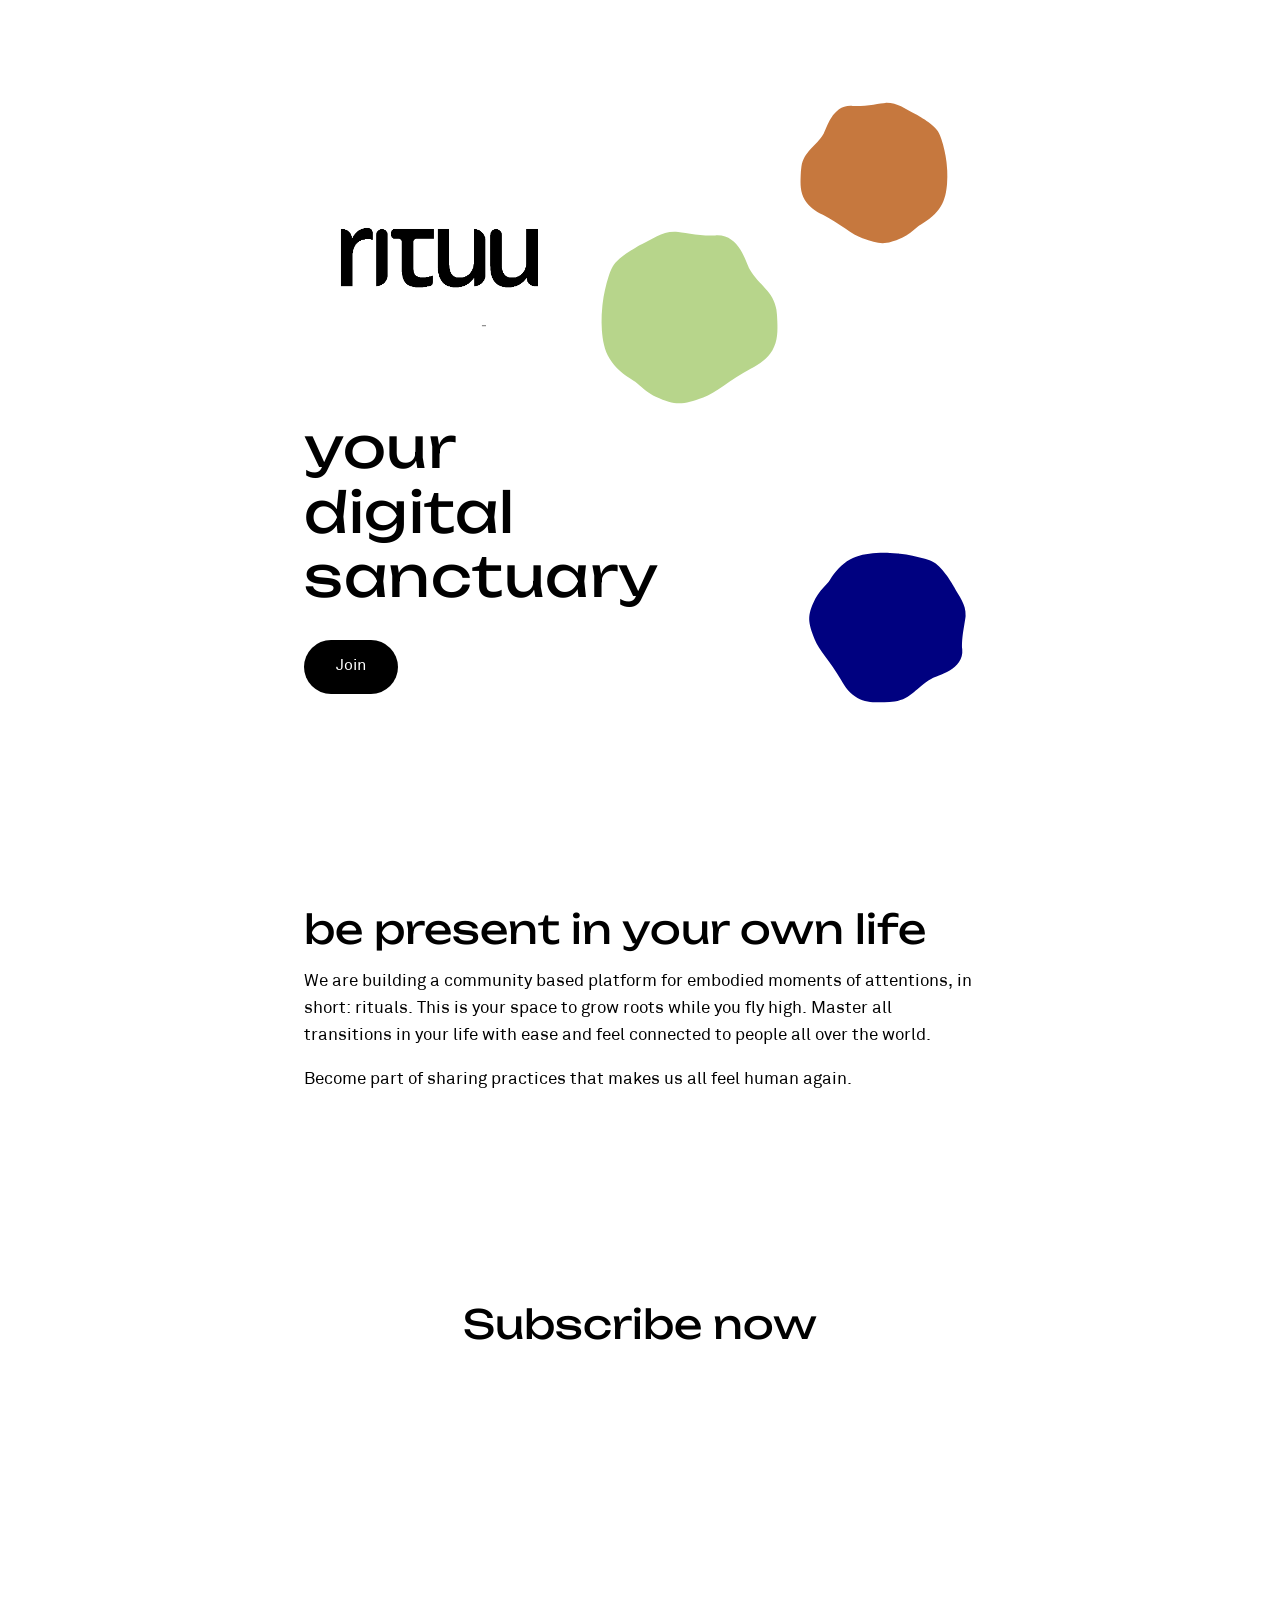
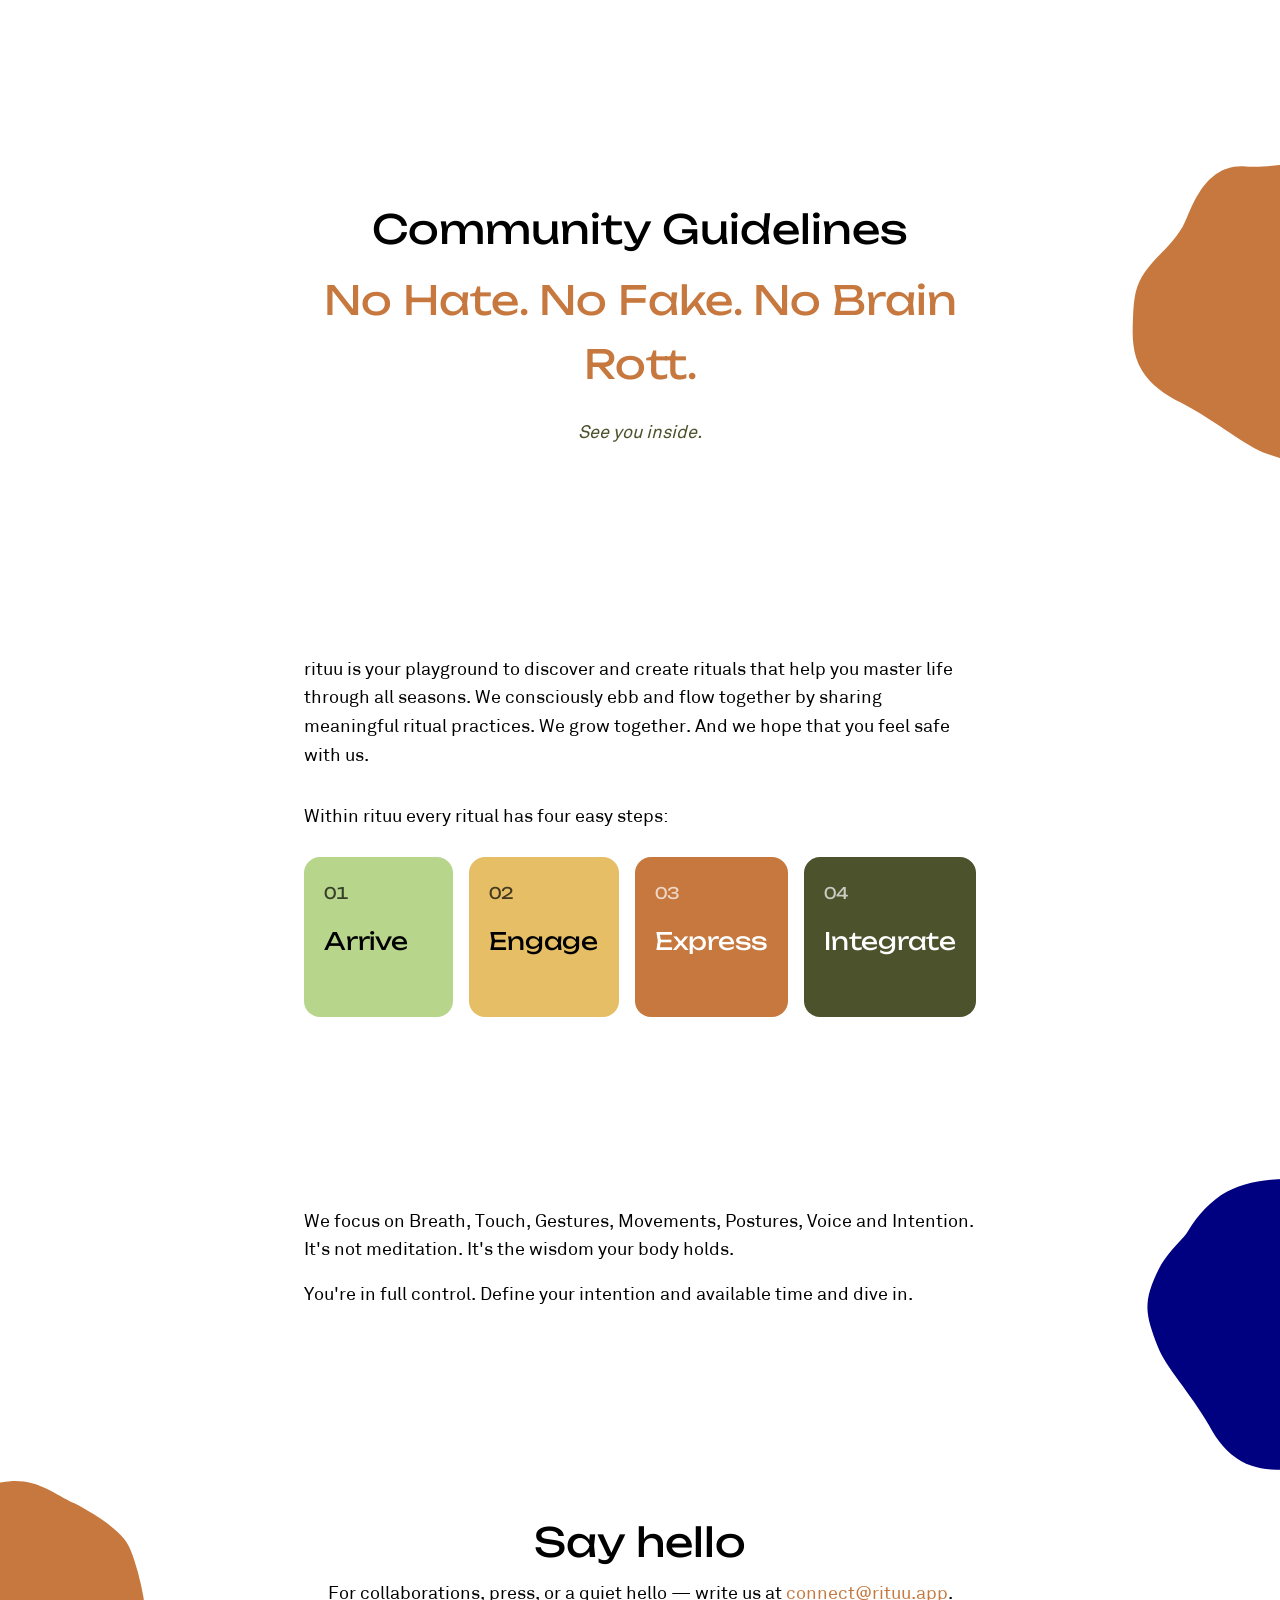
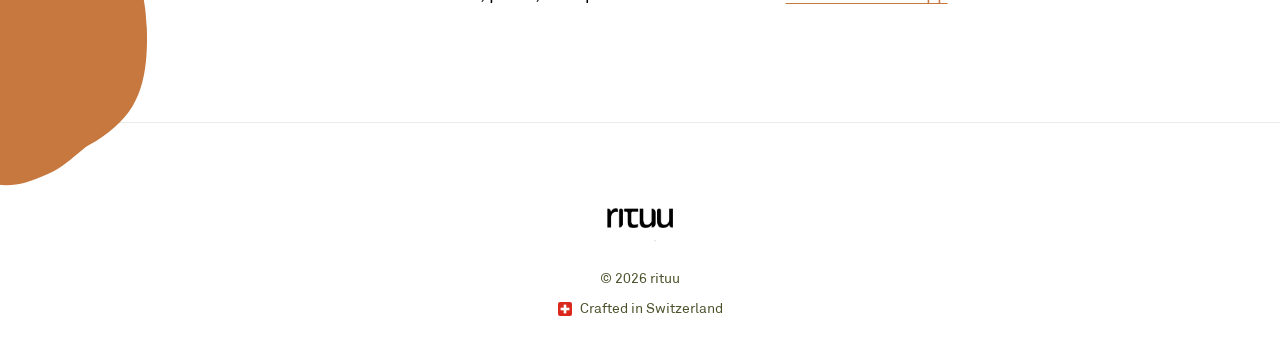
==== index.html @ 8c9028b5 "footer update" ====
<!DOCTYPE html>
<html lang="en">
<head>
  <meta charset="UTF-8">
  <meta name="viewport" content="width=device-width, initial-scale=1">
  <title>rituu — your digital sanctuary</title>
  <meta name="description" content="rituu is a community-based platform for embodied moments of attention. Be present in your own life and master its transitions through shared ritual practices.">

  <link rel="canonical" href="https://rituuapp.github.io/rituu-landing/">

  <meta property="og:type" content="website">
  <meta property="og:url" content="https://rituuapp.github.io/rituu-landing/">
  <meta property="og:title" content="rituu — your digital sanctuary">
  <meta property="og:description" content="A community-based platform for embodied moments of attention. Be present in your own life.">
  <meta property="og:image" content="https://rituuapp.github.io/rituu-landing/assets/og-image.png">
  <meta property="og:image:width" content="1200">
  <meta property="og:image:height" content="630">
  <meta property="og:image:alt" content="rituu — your digital sanctuary">
  <meta property="og:site_name" content="rituu">

  <meta name="twitter:card" content="summary_large_image">
  <meta name="twitter:title" content="rituu — your digital sanctuary">
  <meta name="twitter:description" content="A community-based platform for embodied moments of attention.">
  <meta name="twitter:image" content="https://rituuapp.github.io/rituu-landing/assets/og-image.png">

  <meta name="theme-color" content="#FFFFFF">

  <link rel="icon" type="image/svg+xml" href="favicon.svg">
  <link rel="apple-touch-icon" href="assets/rituu_logo_black_tr.png">

  <script type="application/ld+json">
  {
    "@context": "https://schema.org",
    "@type": "Organization",
    "name": "rituu",
    "url": "https://rituuapp.github.io/rituu-landing/",
    "logo": "https://rituuapp.github.io/rituu-landing/assets/rituu_logo_black_tr.png",
    "description": "A community-based platform for embodied moments of attention. Master life's transitions through shared ritual practices.",
    "email": "connect@rituu.app",
    "foundingLocation": {
      "@type": "Country",
      "name": "Switzerland"
    }
  }
  </script>

  <link rel="preconnect" href="https://fonts.googleapis.com">
  <link rel="preconnect" href="https://fonts.gstatic.com" crossorigin>
  <link rel="stylesheet" href="https://fonts.googleapis.com/css2?family=Unbounded:wght@300..900&display=swap">

  <link rel="stylesheet" href="styles.css">
</head>
<body>
  <header class="hero" id="hero">
    <div class="hero__inner container">
      <div class="hero__content">
        <img class="hero__logo reveal" style="--reveal-delay:0.2s" src="assets/rituu_logo_black_tr.png" alt="rituu" width="320" height="320">
        <h1 class="hero__tagline reveal" style="--reveal-delay:0.4s">your digital sanctuary</h1>
        <a class="btn btn--primary reveal" style="--reveal-delay:0.6s" href="#subscribe" aria-label="Subscribe">Join</a>
      </div>
      <div class="hero__blobs" aria-hidden="true">
        <img class="blob blob--hero-1 reveal" style="--reveal-delay:0.4s" src="assets/rituu_logoideation_form_2.svg" alt="" data-parallax="0.30">
        <img class="blob blob--hero-2 reveal" style="--reveal-delay:0.6s" src="assets/rituu_logoideation_form_1.svg" alt="" data-parallax="0.45">
        <img class="blob blob--hero-3 reveal" style="--reveal-delay:0.8s" src="assets/rituu_logoideation_form_4.svg" alt="" data-parallax="0.55">
      </div>
    </div>
  </header>

  <main>
    <section class="section section--mission" id="mission" aria-labelledby="mission-h">
      <img class="blob blob--side blob--mission reveal" src="assets/rituu_logoideation_form_3.svg" alt="" aria-hidden="true" data-parallax="0.35">
      <div class="container">
        <h2 id="mission-h" class="reveal">be present in your own life</h2>
        <p class="reveal">We are building a community based platform for embodied moments of attentions, in short: rituals. This is your space to grow roots while you fly high. Master all transitions in your life with ease and feel connected to people all over the world.</p>
        <p class="reveal">Become part of sharing practices that makes us all feel human again.</p>
      </div>
    </section>

    <section class="section section--subscribe" id="subscribe" aria-labelledby="subscribe-h">
      <div class="container subscribe">
        <h2 id="subscribe-h" class="subscribe__title reveal">Subscribe now</h2>
        <div class="subscribe__form reveal">
          <iframe data-tally-src="https://tally.so/embed/vGdzqg?alignLeft=1&hideTitle=1&transparentBackground=1&dynamicHeight=1" loading="lazy" width="100%" height="243" frameborder="0" marginheight="0" marginwidth="0" title="Join rituu"></iframe>
        </div>
      </div>
    </section>

    <section class="section section--guidelines" id="guidelines" aria-labelledby="guidelines-h">
      <img class="blob blob--side blob--guidelines reveal" src="assets/rituu_logoideation_form_2.svg" alt="" aria-hidden="true" data-parallax="0.50">
      <div class="container guidelines">
        <h2 id="guidelines-h" class="reveal">Community Guidelines</h2>
        <p class="guidelines__rules reveal">No Hate. No Fake. No Brain Rott.</p>
        <p class="guidelines__sign reveal">See you inside.</p>
      </div>
    </section>

    <section class="section section--playground" id="playground" aria-labelledby="playground-h">
      <img class="blob blob--side blob--playground reveal" src="assets/rituu_logoideation_form_1.svg" alt="" aria-hidden="true" data-parallax="0.40">
      <div class="container">
        <h2 id="playground-h" class="visually-hidden">A ritual in four steps</h2>
        <p class="reveal">rituu is your playground to discover and create rituals that help you master life through all seasons. We consciously ebb and flow together by sharing meaningful ritual practices. We grow together. And we hope that you feel safe with us.</p>
        <p class="steps__intro reveal">Within rituu every ritual has four easy steps:</p>
        <ol class="steps">
          <li class="step step--arrive reveal"><span class="step__num">01</span><span class="step__name">Arrive</span></li>
          <li class="step step--engage reveal"><span class="step__num">02</span><span class="step__name">Engage</span></li>
          <li class="step step--express reveal"><span class="step__num">03</span><span class="step__name">Express</span></li>
          <li class="step step--integrate reveal"><span class="step__num">04</span><span class="step__name">Integrate</span></li>
        </ol>
      </div>
    </section>

    <section class="section section--body" id="body-wisdom" aria-labelledby="body-h">
      <img class="blob blob--side blob--body reveal" src="assets/rituu_logoideation_form_4.svg" alt="" aria-hidden="true" data-parallax="0.55">
      <div class="container">
        <h2 id="body-h" class="visually-hidden">Body wisdom</h2>
        <p class="reveal">We focus on Breath, Touch, Gestures, Movements, Postures, Voice and Intention. It's not meditation. It's the wisdom your body holds.</p>
        <p class="reveal">You're in full control. Define your intention and available time and dive in.</p>
      </div>
    </section>

    <section class="section section--connect" id="connect" aria-labelledby="connect-h">
      <img class="blob blob--side blob--connect reveal" src="assets/rituu_logoideation_form_2.svg" alt="" aria-hidden="true" data-parallax="0.45">
      <div class="container">
        <h2 id="connect-h" class="reveal">Say hello</h2>
        <p class="reveal">For collaborations, press, or a quiet hello — write us at <a href="mailto:connect@rituu.app">connect@rituu.app</a>.</p>
      </div>
    </section>
  </main>

  <footer class="footer">
    <div class="container footer__inner">
      <img class="footer__mark reveal" src="assets/rituu_logo_black_tr.png" alt="rituu" width="200" height="200">
      <p class="footer__meta reveal">© 2026 rituu</p>
      <p class="footer__credit reveal">
        <svg class="footer__flag" viewBox="0 0 32 32" aria-hidden="true" focusable="false">
          <rect width="32" height="32" fill="#DA291C"/>
          <rect x="13" y="6" width="6" height="20" fill="#FFFFFF"/>
          <rect x="6" y="13" width="20" height="6" fill="#FFFFFF"/>
        </svg>
        Crafted in Switzerland
      </p>
      <!-- TODO: socials -->
    </div>
  </footer>

  <script src="main.js" defer></script>
  <script>var d=document,w="https://tally.so/widgets/embed.js",v=function(){"undefined"!=typeof Tally?Tally.loadEmbeds():d.querySelectorAll("iframe[data-tally-src]:not([src])").forEach((function(e){e.src=e.dataset.tallySrc}))};if("undefined"!=typeof Tally)v();else if(d.querySelector('script[src="'+w+'"]')==null){var s=d.createElement("script");s.src=w,s.onload=v,s.onerror=v,d.body.appendChild(s);}</script>
</body>
</html>
---- styles.css ----
/* ----- Fonts -----
   Display: Unbounded (Google Fonts, free) — loaded via <link> in index.html.
   Body:    Akkurat — user-supplied .woff in assets/fonts/, falls back to Inter. */
@font-face {
  font-family: 'Akkurat';
  src: url('assets/fonts/Akkurat.woff') format('woff');
  font-weight: 100 900;
  font-display: swap;
}

/* ----- Design tokens ----- */
:root {
  /* brand */
  --color-white:       #FFFFFF;
  --color-black:       #000000;
  --color-orange:      #C6783E;
  --color-mustard:     #E6BE66;
  --color-green-dark:  #4C532C;
  --color-green-light: #B7D58B;
  --color-blue-deep:   #000180;

  /* type */
  --font-display: 'Unbounded', 'Outfit', 'Manrope', system-ui, sans-serif;
  --font-body:    'Akkurat', 'Inter', system-ui, -apple-system, sans-serif;

  /* fluid type scale */
  --fs-h1:    clamp(2.25rem, 6vw, 3.5rem);
  --fs-h2:    clamp(1.75rem, 4vw, 2.5rem);
  --fs-body:  clamp(1rem, 1.5vw, 1.125rem);
  --fs-small: 0.875rem;

  /* spacing */
  --space-section: 4rem;          /* mobile */
  --space-section-lg: 6rem;       /* desktop */
  --content-max: 720px;
}

/* ----- Reset ----- */
*, *::before, *::after { box-sizing: border-box; }
html {
  scroll-behavior: smooth;
  overflow-x: hidden; /* iOS Safari needs this on html, not just body */
}
html, body { margin: 0; padding: 0; }
body {
  background: var(--color-white);
  color: var(--color-black);
  font-family: var(--font-body);
  font-size: var(--fs-body);
  line-height: 1.6;
  -webkit-font-smoothing: antialiased;
  overflow-x: hidden; /* contain blob bleed without clipping section overflow */
  position: relative; /* establish containing block so off-screen blobs don't expand body width */
}
img { max-width: 100%; display: block; }
a { color: inherit; }

/* ----- Typography ----- */
h1, h2, h3 {
  font-family: var(--font-display);
  font-weight: 400;
  line-height: 1.15;
  margin: 0 0 1rem;
}
h1 { font-size: var(--fs-h1); }
h2 { font-size: var(--fs-h2); }
p  { margin: 0 0 1rem; }

/* ----- Layout helpers ----- */
.container {
  max-width: var(--content-max);
  margin-inline: auto;
  padding-inline: 1.5rem;
}
section {
  padding-block: var(--space-section);
  position: relative;
  /* No overflow clipping here — let parallaxing blobs extend past
     the section's box. body has overflow-x: hidden to absorb
     anything that sticks off the viewport edges. */
}
@media (min-width: 768px) {
  section { padding-block: var(--space-section-lg); }
}

/* ===== Hero ===== */
.hero {
  min-height: 100svh;
  display: flex;
  align-items: center;
  position: relative;
  /* No overflow clipping — body has overflow-x: hidden,
     and we want hero blobs to parallax smoothly past the hero edge. */
}
.hero__inner {
  width: 100%;
  display: grid;
  gap: 2rem;
}
.hero__content {
  text-align: center;
  position: relative;
  z-index: 2;
}
.hero__logo {
  width: clamp(260px, 72vw, 460px);
  height: auto;
  margin: 0 auto 0.25rem;
}
.hero__tagline {
  font-family: var(--font-body);
  font-size: 1rem;
  font-weight: 400;
  letter-spacing: 0.01em;
  margin: -100px 0 2.5rem;
}
.hero .btn--primary {
  margin-top: 80px;
}
.hero__blobs {
  position: absolute;
  inset: 0;
  pointer-events: none;
  z-index: 1;
}

/* Mobile blob placement — corners, partially clipped */
.blob--hero-1 { /* orange */
  position: absolute;
  width: 60vw; max-width: 320px;
  top: -10vw; right: -15vw;
  opacity: 0.85;
}
.blob--hero-2 { /* light green */
  position: absolute;
  width: 70vw; max-width: 380px;
  top: +20vw; left: -25vw;
  opacity: 0.85;
}
.blob--hero-3 { /* deep blue */
  position: absolute;
  width: 75vw; max-width: 400px;
  bottom: -20vw; right: -25vw;
  opacity: 0.95;
}

/* Button */
.btn {
  display: inline-block;
  font-family: var(--font-body);
  font-size: 1rem;
  font-weight: 500;
  padding: 0.875rem 2rem;
  border-radius: 999px;
  text-decoration: none;
  transition: background 0.2s ease, transform 0.2s ease;
  cursor: pointer;
  border: none;
}
.btn--primary {
  background: var(--color-black);
  color: var(--color-white);
}
.btn--primary:hover { background: var(--color-green-dark); }
.btn:focus-visible {
  outline: 2px solid var(--color-blue-deep);
  outline-offset: 3px;
}

/* Desktop split layout */
@media (min-width: 768px) {
  .hero { min-height: 90vh; }
  .hero__inner {
    grid-template-columns: 45% 55%;
    align-items: center;
    gap: 0;
  }
  .hero__content {
    text-align: left;
    padding-right: 2rem;
  }
  .hero__logo {
    width: clamp(220px, 30vw, 360px);
    margin: 0 0 1rem;
  }
  .hero__tagline {
    font-family: var(--font-display);
    font-size: var(--fs-h1);
    margin: 0 0 2rem;
  }
  .hero .btn--primary {
    margin-top: 0;
  }
  .hero__blobs {
    position: relative;
    inset: auto;
    height: 70vh;
  }
  /* Reposition the 3 blobs as a collage on the right half */
  .blob--hero-1 { /* orange — top right */
    width: 45%; max-width: none;
    top: 0; right: 5%; left: auto; bottom: auto;
  }
  .blob--hero-2 { /* light green — middle left of collage */
    width: 55%; max-width: none;
    top: 20%; left: -5%; right: auto; bottom: auto;
  }
  .blob--hero-3 { /* deep blue — bottom right */
    width: 50%; max-width: none;
    bottom: 0; right: 0; top: auto; left: auto;
  }
}

/* ===== Visually hidden (a11y) ===== */
.visually-hidden {
  position: absolute;
  width: 1px; height: 1px;
  padding: 0; margin: -1px; overflow: hidden;
  clip: rect(0 0 0 0); white-space: nowrap; border: 0;
}

/* ===== Sections — base ===== */
.section { position: relative; }

/* Side blob accents (one per section, alternating sides) */
.blob--side {
  position: absolute;
  width: 50vw; max-width: 360px;
  pointer-events: none;
  z-index: 0;
  opacity: 0.75;
}
.blob--mission     { top: 10%;  left: -15vw; }
.blob--guidelines  { top: 5%;   right: -15vw; }
.blob--playground  { top: 5%;   left: -15vw; }
.blob--body        { top: 10%;  right: -15vw; }
.blob--connect     { top: 10%;  left: -15vw; }

.section .container { position: relative; z-index: 1; }

/* Mission */
.section--mission p {
  font-size: 1.0625rem;
}

/* Subscribe block */
.section--subscribe { text-align: center; }
.subscribe__title { margin-bottom: 1.5rem; }
.subscribe__form {
  max-width: 520px;
  margin: 0 auto;
  text-align: left;
}
.subscribe__form iframe {
  width: 100%;
  border: none;
  display: block;
}

/* Community Guidelines */
.guidelines { text-align: center; }
.guidelines__rules {
  font-family: var(--font-display);
  font-size: var(--fs-h2);
  color: var(--color-orange);
  margin-block: 1rem 1.5rem;
}
.guidelines__sign {
  font-style: italic;
  color: var(--color-green-dark);
}

/* Steps */
.steps__intro {
  margin-top: 2rem;
  font-weight: 500;
}
.steps {
  list-style: none;
  padding: 0;
  margin: 1.5rem 0 0;
  display: grid;
  gap: 1rem;
  grid-template-columns: 1fr;
}
.step {
  padding: 1.5rem 1.25rem;
  border-radius: 16px;
  font-family: var(--font-display);
  display: flex;
  align-items: baseline;
  gap: 1rem;
}
.step__num {
  font-size: 1rem;
  opacity: 0.7;
  font-variant-numeric: tabular-nums;
}
.step__name {
  font-size: 1.75rem;
  letter-spacing: -0.01em;
}
.step--arrive    { background: var(--color-green-light); color: var(--color-black); }
.step--engage    { background: var(--color-mustard);     color: var(--color-black); }
.step--express   { background: var(--color-orange);      color: var(--color-white); }
.step--integrate { background: var(--color-green-dark);  color: var(--color-white); }

@media (min-width: 768px) {
  .steps {
    grid-template-columns: repeat(4, 1fr);
  }
  .step {
    flex-direction: column;
    align-items: flex-start;
    min-height: 160px;
  }
  .step__name { font-size: 1.5rem; }
}

/* ===== Reveal animations =====
   Non-blob elements fade up (opacity + translateY) with a transform
   transition. Blobs fade in opacity-only and DO NOT transition the
   transform — otherwise scroll-driven parallax updates would each
   ease over 0.6s and feel laggy.

   The transition-delay longhand MUST follow the transition shorthand
   within the same rule (the shorthand otherwise resets delay to 0). */
.reveal {
  opacity: 0;
}
.reveal:not(.blob) {
  transform: translateY(20px);
  transition: opacity 0.6s ease, transform 0.6s ease;
  transition-delay: var(--reveal-delay, 0s);
}
.reveal.blob {
  transition: opacity 0.6s ease;
  transition-delay: var(--reveal-delay, 0s);
}
.reveal.is-visible {
  opacity: 1;
}
.reveal.is-visible:not(.blob) {
  transform: translateY(0);
}

/* ===== Parallax (blobs only) ===== */
.blob {
  --parallax-y: 0px;
  transform: translate3d(0, var(--parallax-y), 0);
  will-change: transform;
}

/* Reduced motion — show everything immediately, no transitions */
@media (prefers-reduced-motion: reduce) {
  .reveal,
  .reveal.is-visible,
  .reveal:not(.blob),
  .reveal.is-visible:not(.blob) {
    opacity: 1;
    transform: none;
    transition: none;
  }
  .blob {
    --parallax-y: 0px !important;
    transform: none;
    will-change: auto;
  }
  html { scroll-behavior: auto; }
}

/* Connect */
.section--connect { text-align: center; }
.section--connect a {
  color: var(--color-orange);
  text-decoration: underline;
  text-underline-offset: 0.2em;
  transition: color 0.2s ease;
}
.section--connect a:hover { color: var(--color-green-dark); }

/* Footer */
.footer {
  padding-block: 3rem 2rem;
  border-top: 1px solid rgba(0,0,0,0.08);
  text-align: center;
}
.footer__mark {
  width: 90px;
  height: auto;
  margin: 0 auto 0.25rem;
}
.footer__meta {
  font-size: var(--fs-small);
  color: var(--color-green-dark);
  margin: 0;
}
.footer__credit {
  font-size: var(--fs-small);
  color: var(--color-green-dark);
  margin: 0.75rem 0 0;
  display: flex;
  align-items: center;
  justify-content: center;
  gap: 0.5rem;
  line-height: 1; /* match text box height to flag so align-items: center looks centered */
}
.footer__flag {
  width: 14px;
  height: 14px;
  flex-shrink: 0;
  border-radius: 2px;
  display: block;
  transform: translateY(-1px); /* optical alignment: text glyph center sits above line-box center */
}
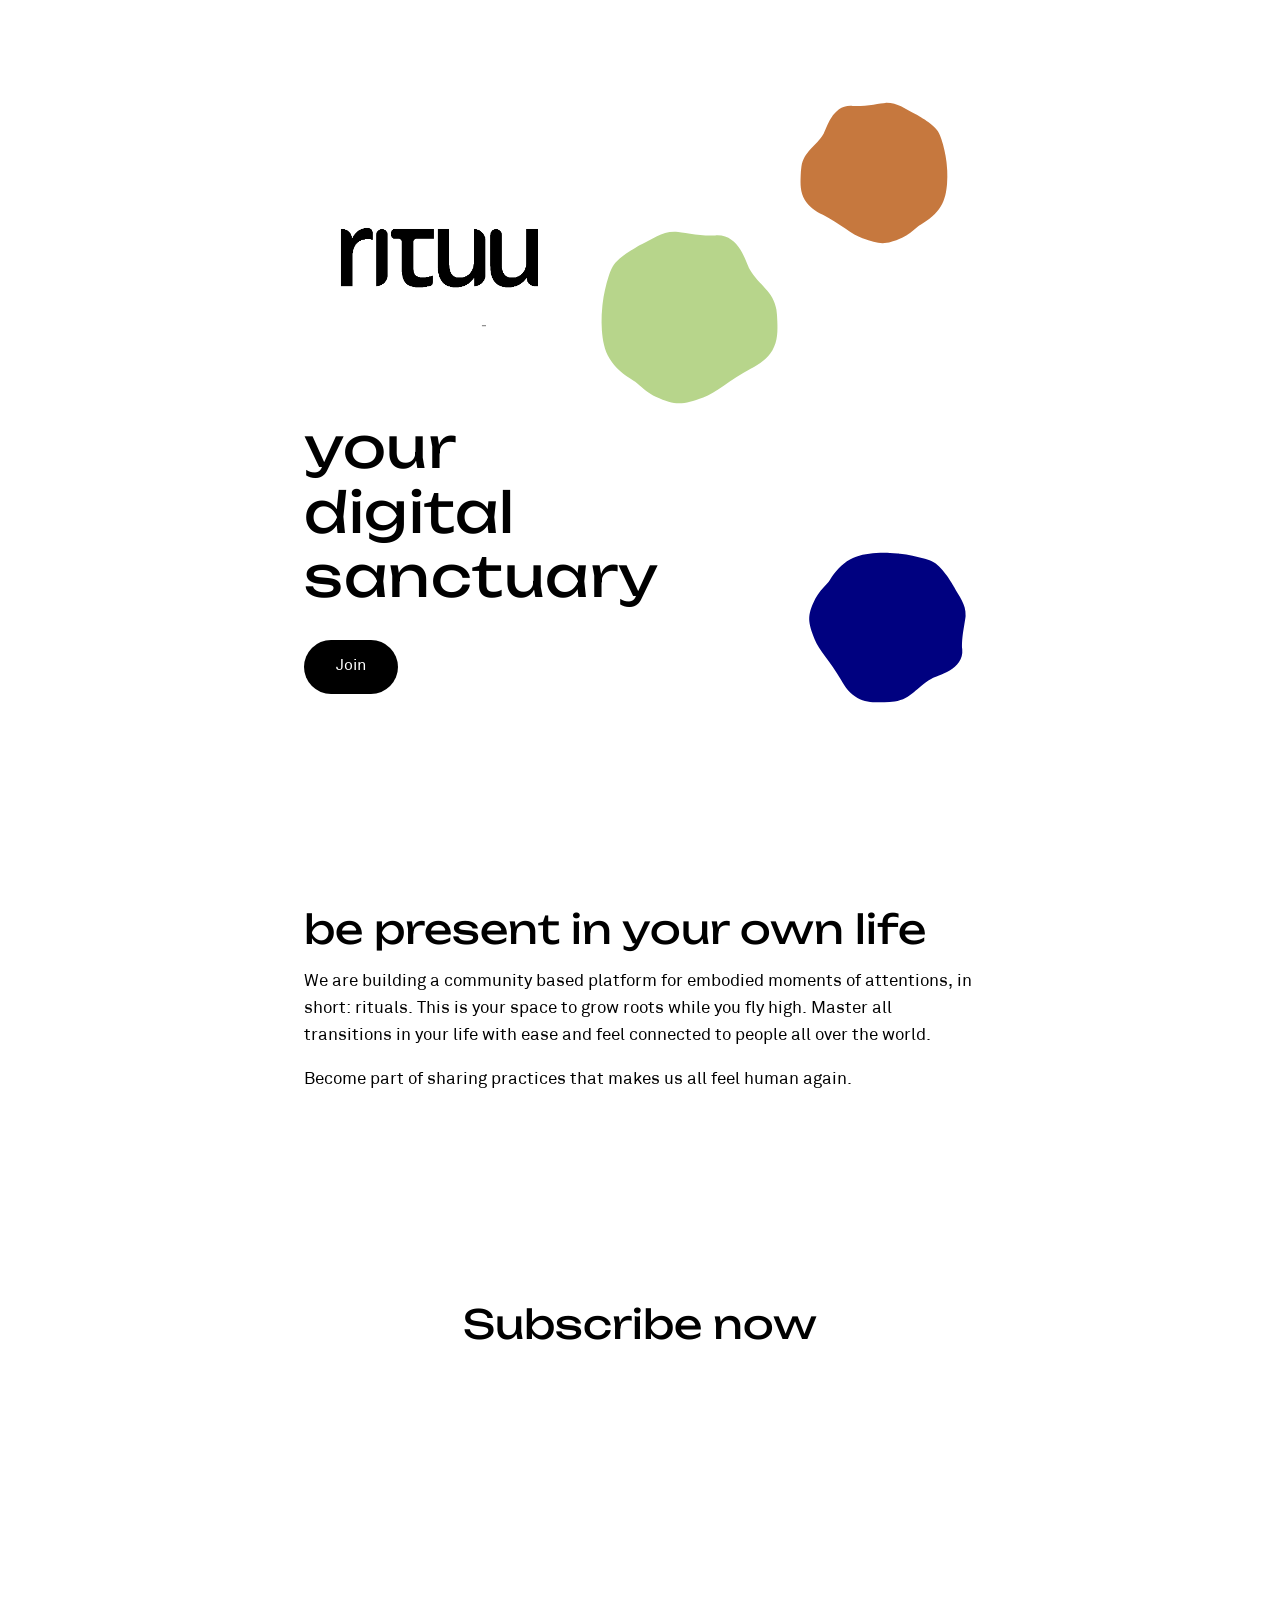
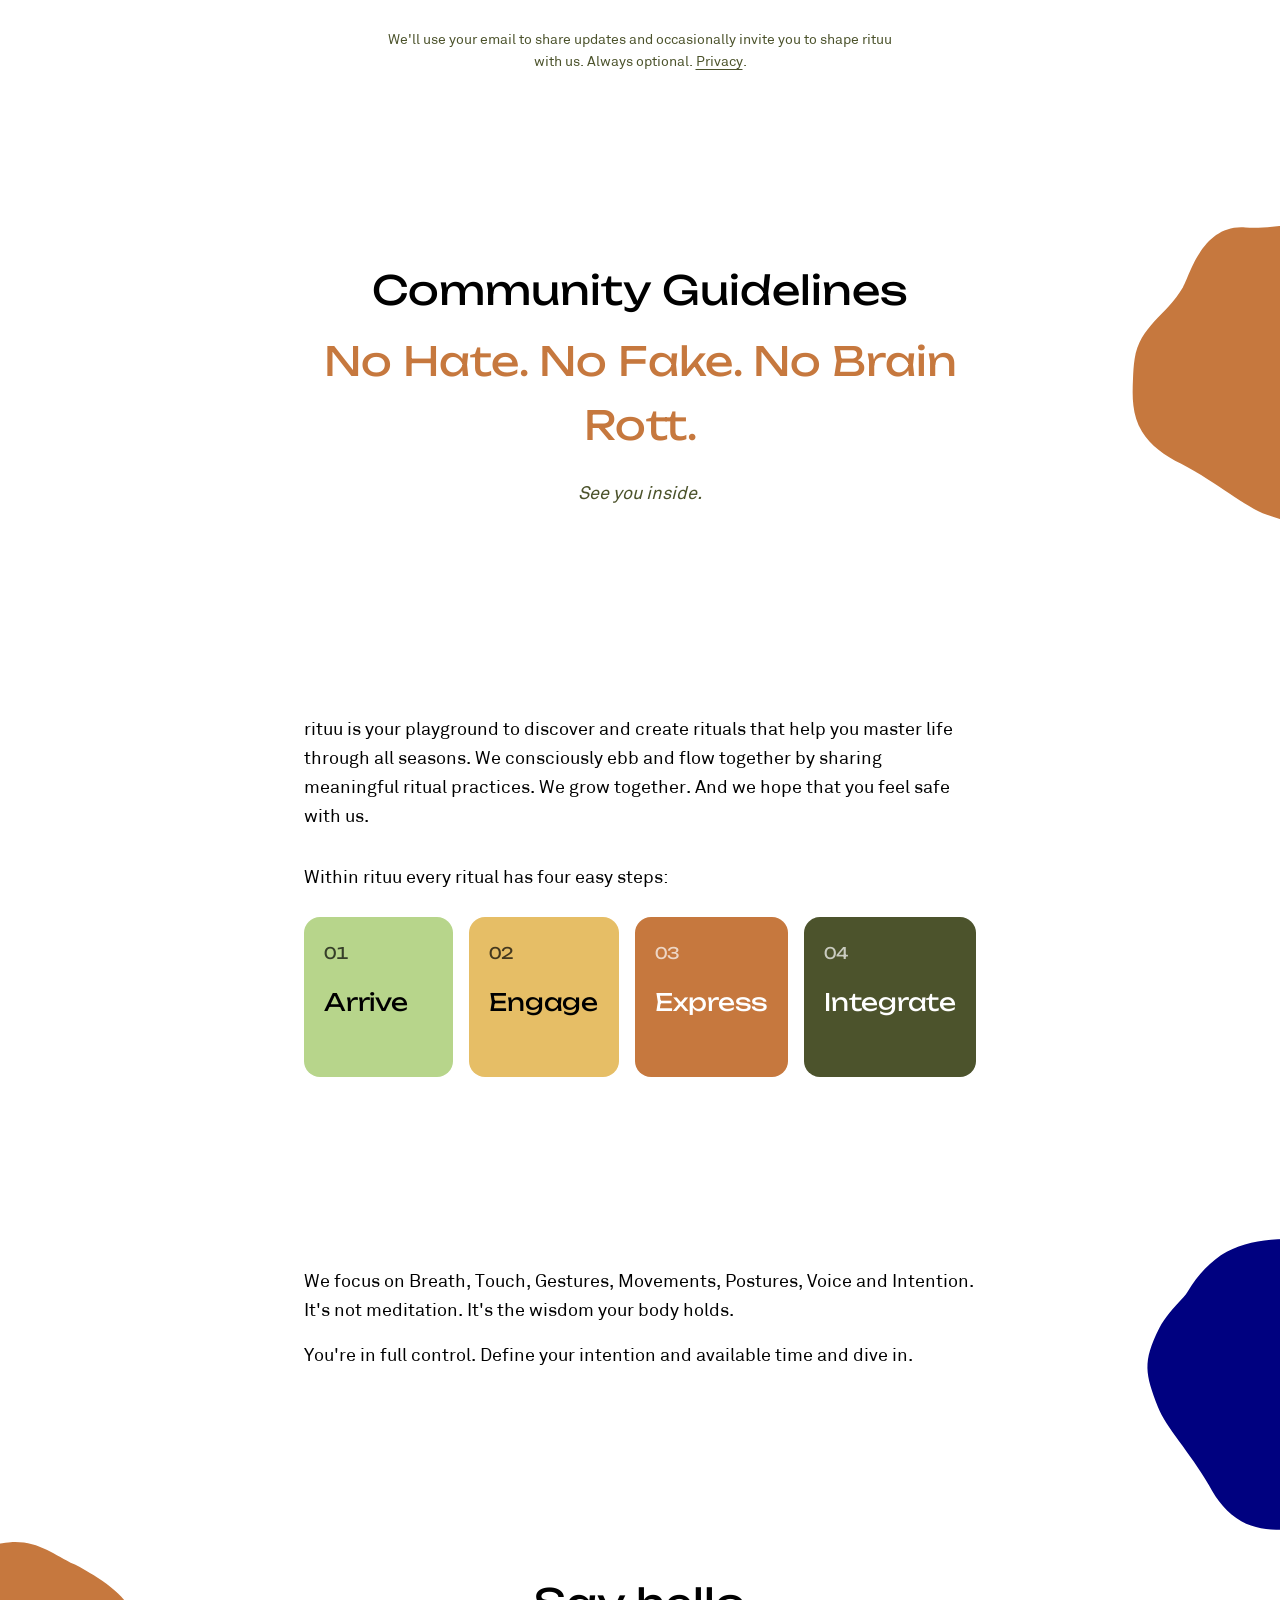
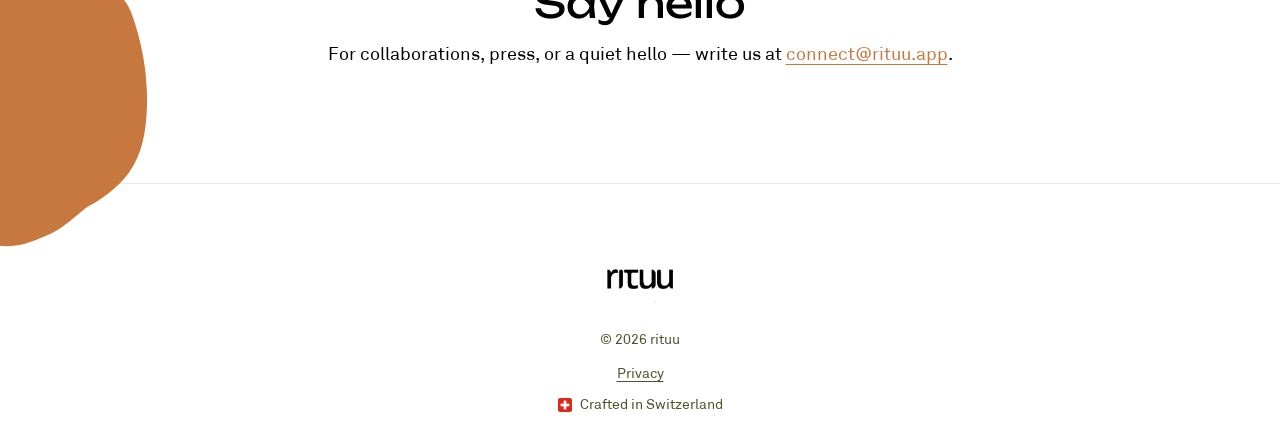
==== commit 198afb8e: "privacy info and updates" ====
--- a/index.html
+++ b/index.html
@@ -82,6 +82,7 @@
         <div class="subscribe__form reveal">
           <iframe data-tally-src="https://tally.so/embed/vGdzqg?alignLeft=1&hideTitle=1&transparentBackground=1&dynamicHeight=1" loading="lazy" width="100%" height="243" frameborder="0" marginheight="0" marginwidth="0" title="Join rituu"></iframe>
         </div>
+        <p class="subscribe__notice reveal">We'll use your email to share updates and occasionally invite you to shape rituu with us. Always optional. <a href="privacy.html">Privacy</a>.</p>
       </div>
     </section>
 
@@ -131,6 +132,7 @@
     <div class="container footer__inner">
       <img class="footer__mark reveal" src="assets/rituu_logo_black_tr.png" alt="rituu" width="200" height="200">
       <p class="footer__meta reveal">© 2026 rituu</p>
+      <p class="footer__links reveal"><a href="privacy.html">Privacy</a></p>
       <p class="footer__credit reveal">
         <svg class="footer__flag" viewBox="0 0 32 32" aria-hidden="true" focusable="false">
           <rect width="32" height="32" fill="#DA291C"/>
--- a/styles.css
+++ b/styles.css
@@ -211,6 +211,51 @@
   }
 }
 
+/* ===== Legal pages (privacy, terms) ===== */
+.legal-header {
+  padding: 2rem 1.5rem 1rem;
+  text-align: center;
+}
+.legal-home {
+  display: inline-block;
+}
+.legal-home img {
+  width: 110px;
+  height: auto;
+}
+.legal {
+  padding-block: 1rem 4rem;
+}
+.legal h1 {
+  font-size: clamp(2rem, 5vw, 3rem);
+  margin-bottom: 0.25rem;
+}
+.legal h2 {
+  font-size: 1.25rem;
+  margin-top: 2.5rem;
+  margin-bottom: 0.5rem;
+}
+.legal p, .legal ul {
+  font-size: 1.0625rem;
+  color: var(--color-black);
+}
+.legal ul { padding-left: 1.25rem; margin: 0 0 1rem; }
+.legal li { margin-bottom: 0.25rem; }
+.legal a {
+  color: var(--color-orange);
+  text-decoration: underline;
+  text-underline-offset: 0.2em;
+}
+.legal a:hover { color: var(--color-green-dark); }
+.legal-effective {
+  color: var(--color-green-dark);
+  font-size: var(--fs-small);
+  margin-bottom: 2rem;
+}
+.legal-back {
+  margin-top: 3rem;
+}
+
 /* ===== Visually hidden (a11y) ===== */
 .visually-hidden {
   position: absolute;
@@ -256,6 +301,19 @@
   border: none;
   display: block;
 }
+.subscribe__notice {
+  font-size: var(--fs-small);
+  color: var(--color-green-dark);
+  text-align: center;
+  margin: 1rem auto 0;
+  max-width: 520px;
+}
+.subscribe__notice a {
+  color: var(--color-green-dark);
+  text-decoration: underline;
+  text-underline-offset: 0.2em;
+}
+.subscribe__notice a:hover { color: var(--color-orange); }
 
 /* Community Guidelines */
 .guidelines { text-align: center; }
@@ -395,6 +453,16 @@
   color: var(--color-green-dark);
   margin: 0;
 }
+.footer__links {
+  font-size: var(--fs-small);
+  margin: 0.75rem 0 0;
+}
+.footer__links a {
+  color: var(--color-green-dark);
+  text-decoration: underline;
+  text-underline-offset: 0.2em;
+}
+.footer__links a:hover { color: var(--color-orange); }
 .footer__credit {
   font-size: var(--fs-small);
   color: var(--color-green-dark);
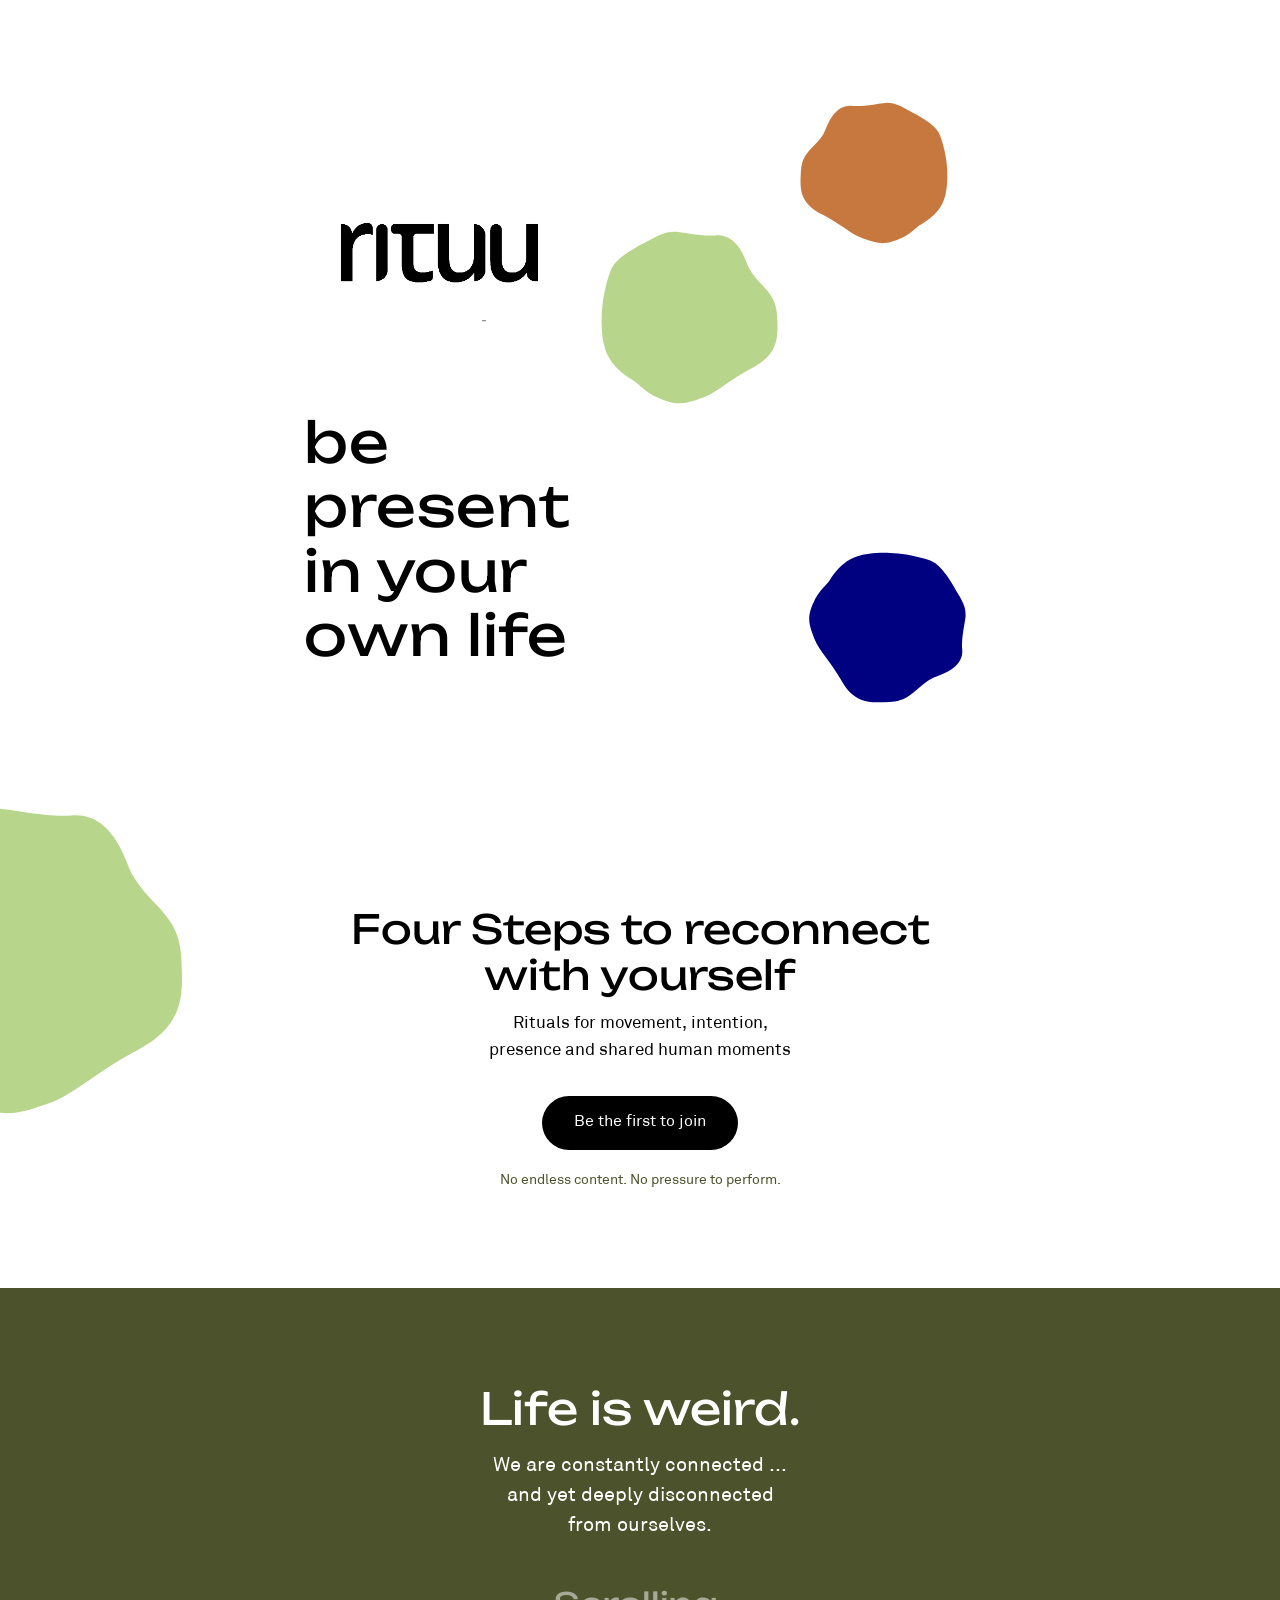
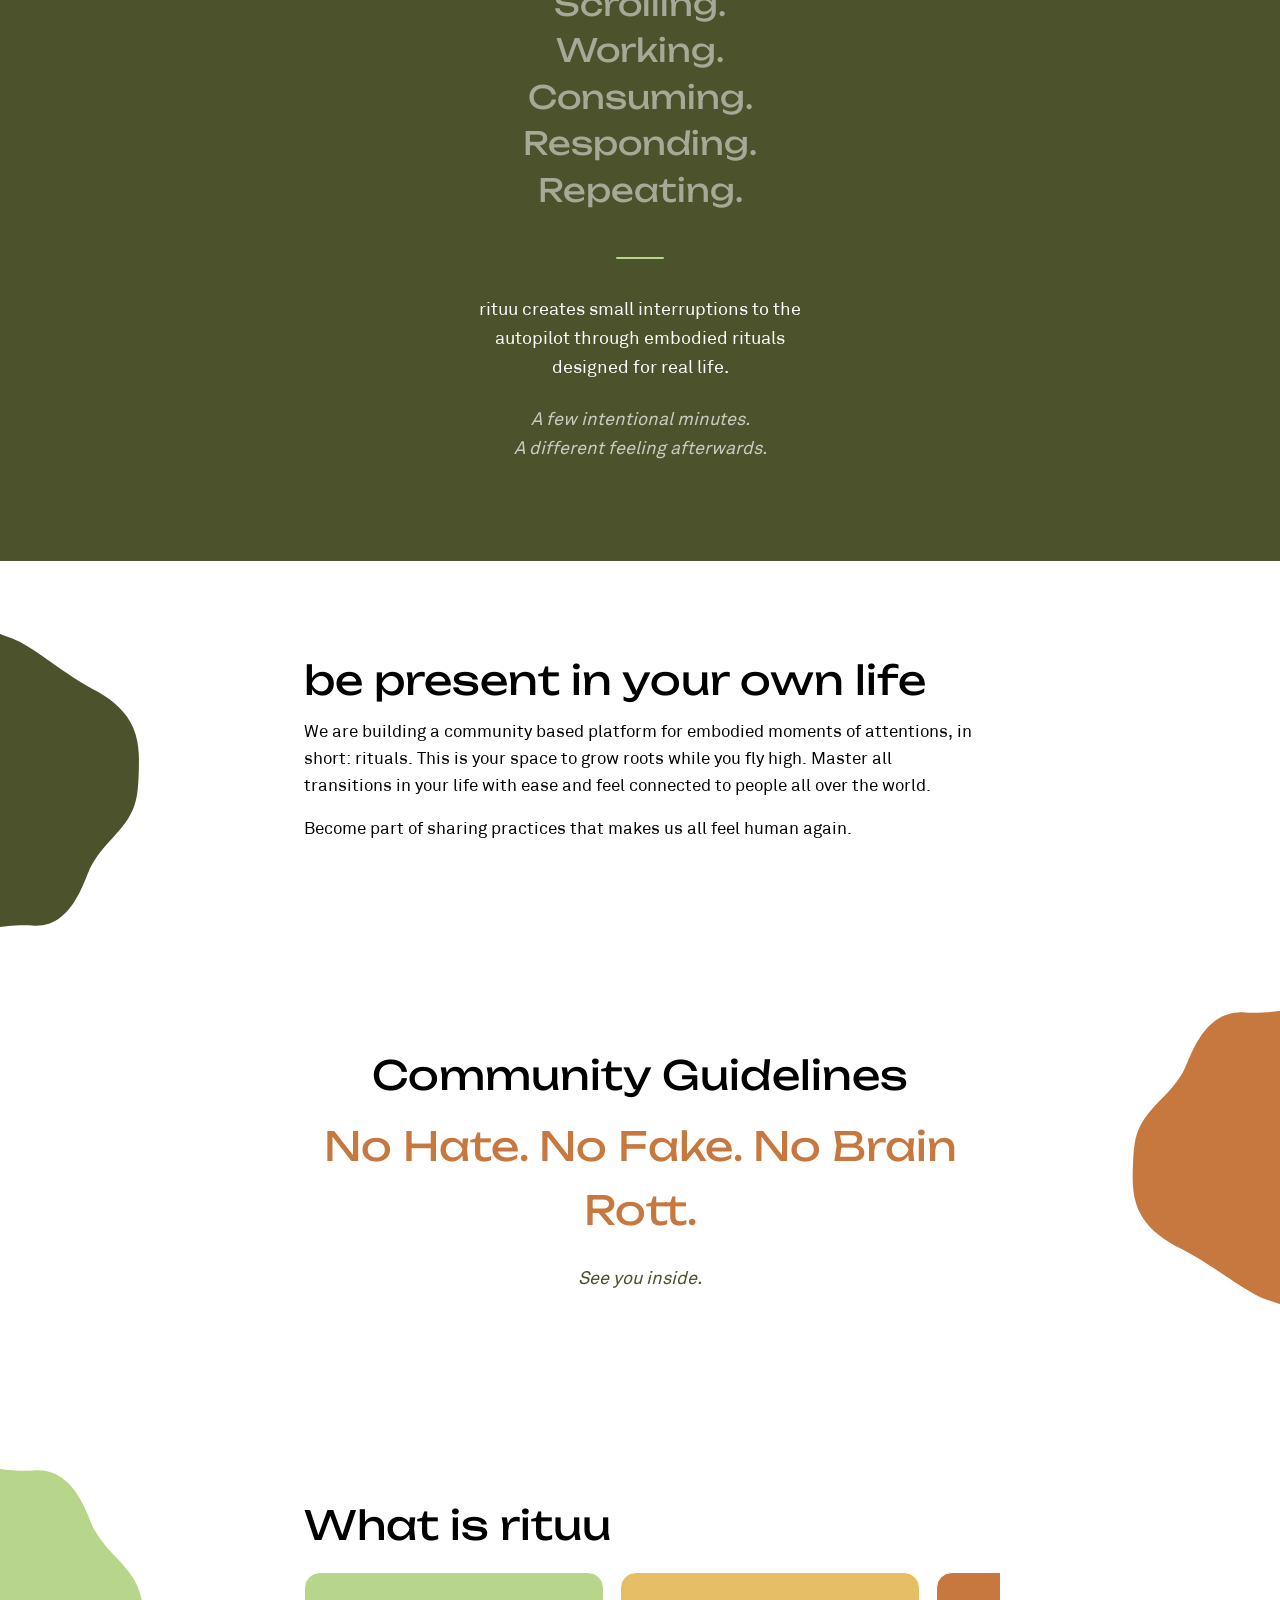
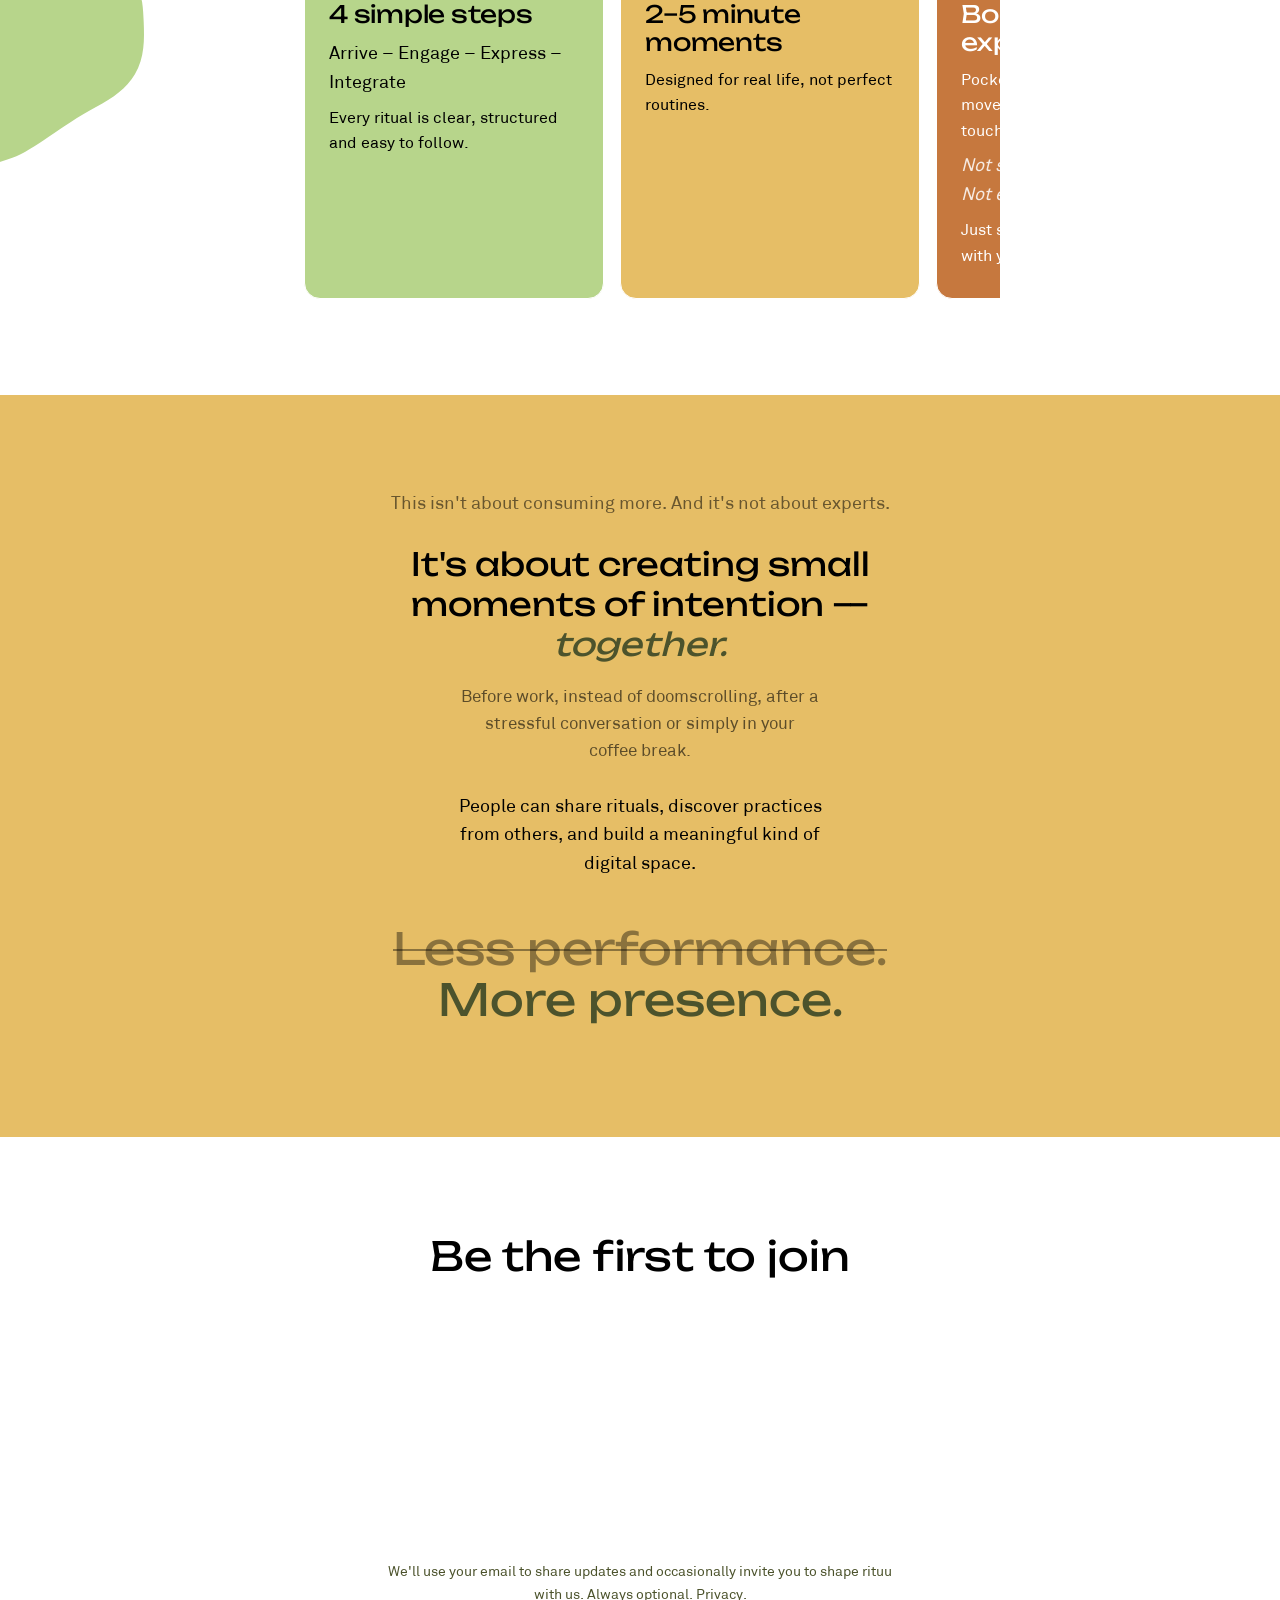
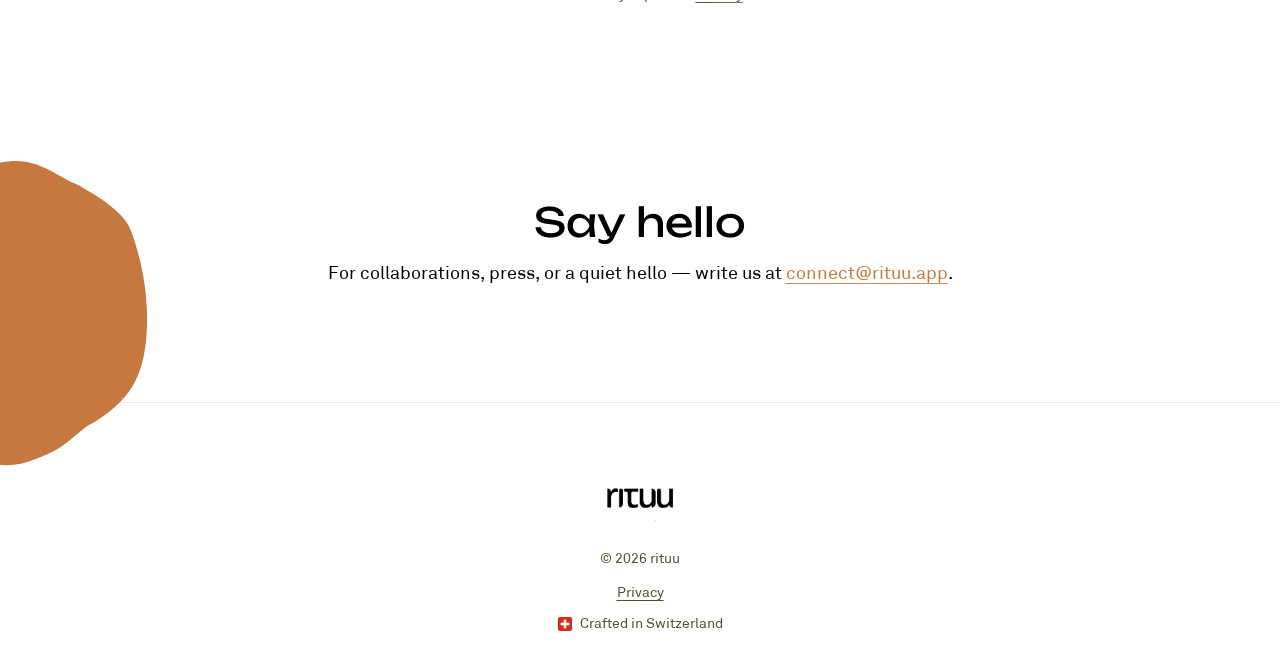
==== commit ecc32088: "style and texts updates" ====
--- a/index.html
+++ b/index.html
@@ -55,8 +55,7 @@
     <div class="hero__inner container">
       <div class="hero__content">
         <img class="hero__logo reveal" style="--reveal-delay:0.2s" src="assets/rituu_logo_black_tr.png" alt="rituu" width="320" height="320">
-        <h1 class="hero__tagline reveal" style="--reveal-delay:0.4s">your digital sanctuary</h1>
-        <a class="btn btn--primary reveal" style="--reveal-delay:0.6s" href="#subscribe" aria-label="Subscribe">Join</a>
+        <h1 class="hero__tagline reveal" style="--reveal-delay:0.4s">be present in your own life</h1>
       </div>
       <div class="hero__blobs" aria-hidden="true">
         <img class="blob blob--hero-1 reveal" style="--reveal-delay:0.4s" src="assets/rituu_logoideation_form_2.svg" alt="" data-parallax="0.30">
@@ -67,6 +66,32 @@
   </header>
 
   <main>
+    <section class="section section--cta" id="early-cta" aria-labelledby="early-cta-h">
+      <img class="blob blob--side blob--cta reveal" src="assets/rituu_logoideation_form_1.svg" alt="" aria-hidden="true" data-parallax="0.30">
+      <div class="container cta">
+        <h2 id="early-cta-h" class="reveal">Four Steps to reconnect with yourself</h2>
+        <p class="cta__sub reveal">Rituals for movement, intention, presence and shared human moments</p>
+        <a class="btn btn--primary reveal" href="#subscribe">Be the first to join</a>
+        <p class="cta__note reveal">No endless content. No pressure to perform.</p>
+      </div>
+    </section>
+
+    <section class="section section--weird" id="weird" aria-labelledby="weird-h">
+      <div class="container weird">
+        <h2 id="weird-h" class="reveal">Life is weird.</h2>
+        <p class="weird__lead reveal">We are constantly connected ... and yet deeply disconnected from ourselves.</p>
+        <div class="weird__loop" role="presentation">
+          <span class="reveal" style="--reveal-delay:0s">Scrolling.</span>
+          <span class="reveal" style="--reveal-delay:0.12s">Working.</span>
+          <span class="reveal" style="--reveal-delay:0.24s">Consuming.</span>
+          <span class="reveal" style="--reveal-delay:0.36s">Responding.</span>
+          <span class="reveal" style="--reveal-delay:0.48s">Repeating.</span>
+        </div>
+        <p class="weird__turn reveal">rituu creates small interruptions to the autopilot through embodied rituals designed for real life.</p>
+        <p class="weird__close reveal">A few intentional minutes.<br>A different feeling afterwards.</p>
+      </div>
+    </section>
+
     <section class="section section--mission" id="mission" aria-labelledby="mission-h">
       <img class="blob blob--side blob--mission reveal" src="assets/rituu_logoideation_form_3.svg" alt="" aria-hidden="true" data-parallax="0.35">
       <div class="container">
@@ -76,15 +101,6 @@
       </div>
     </section>
 
-    <section class="section section--subscribe" id="subscribe" aria-labelledby="subscribe-h">
-      <div class="container subscribe">
-        <h2 id="subscribe-h" class="subscribe__title reveal">Subscribe now</h2>
-        <div class="subscribe__form reveal">
-          <iframe data-tally-src="https://tally.so/embed/vGdzqg?alignLeft=1&hideTitle=1&transparentBackground=1&dynamicHeight=1" loading="lazy" width="100%" height="243" frameborder="0" marginheight="0" marginwidth="0" title="Join rituu"></iframe>
-        </div>
-        <p class="subscribe__notice reveal">We'll use your email to share updates and occasionally invite you to shape rituu with us. Always optional. <a href="privacy.html">Privacy</a>.</p>
-      </div>
-    </section>
 
     <section class="section section--guidelines" id="guidelines" aria-labelledby="guidelines-h">
       <img class="blob blob--side blob--guidelines reveal" src="assets/rituu_logoideation_form_2.svg" alt="" aria-hidden="true" data-parallax="0.50">
@@ -98,26 +114,61 @@
     <section class="section section--playground" id="playground" aria-labelledby="playground-h">
       <img class="blob blob--side blob--playground reveal" src="assets/rituu_logoideation_form_1.svg" alt="" aria-hidden="true" data-parallax="0.40">
       <div class="container">
-        <h2 id="playground-h" class="visually-hidden">A ritual in four steps</h2>
-        <p class="reveal">rituu is your playground to discover and create rituals that help you master life through all seasons. We consciously ebb and flow together by sharing meaningful ritual practices. We grow together. And we hope that you feel safe with us.</p>
-        <p class="steps__intro reveal">Within rituu every ritual has four easy steps:</p>
-        <ol class="steps">
-          <li class="step step--arrive reveal"><span class="step__num">01</span><span class="step__name">Arrive</span></li>
-          <li class="step step--engage reveal"><span class="step__num">02</span><span class="step__name">Engage</span></li>
-          <li class="step step--express reveal"><span class="step__num">03</span><span class="step__name">Express</span></li>
-          <li class="step step--integrate reveal"><span class="step__num">04</span><span class="step__name">Integrate</span></li>
+        <h2 id="playground-h" class="reveal">What is rituu</h2>
+        <ol class="cards reveal" id="rituu-cards">
+          <li class="card card--1">
+            <h3 class="card__title">4 simple steps</h3>
+            <p class="card__lead">Arrive – Engage – Express – Integrate</p>
+            <p class="card__body">Every ritual is clear, structured and easy to follow.</p>
+          </li>
+          <li class="card card--2">
+            <h3 class="card__title">2–5 minute moments</h3>
+            <p class="card__body">Designed for real life, not perfect routines.</p>
+          </li>
+          <li class="card card--3">
+            <h3 class="card__title">Body-first experiences</h3>
+            <p class="card__body">Pockets of time centered around movement, breath, gestures, touch, voice and intention.</p>
+            <p class="card__aside">Not self-optimization.<br>Not endless meditation.</p>
+            <p class="card__body">Just simple ways to reconnect with yourself through the body.</p>
+          </li>
+          <li class="card card--4">
+            <h3 class="card__title">Shared by real people</h3>
+            <p class="card__body">Discover rituals created by others — or share your own.</p>
+          </li>
         </ol>
-      </div>
-    </section>
-
-    <section class="section section--body" id="body-wisdom" aria-labelledby="body-h">
-      <img class="blob blob--side blob--body reveal" src="assets/rituu_logoideation_form_4.svg" alt="" aria-hidden="true" data-parallax="0.55">
-      <div class="container">
-        <h2 id="body-h" class="visually-hidden">Body wisdom</h2>
-        <p class="reveal">We focus on Breath, Touch, Gestures, Movements, Postures, Voice and Intention. It's not meditation. It's the wisdom your body holds.</p>
-        <p class="reveal">You're in full control. Define your intention and available time and dive in.</p>
-      </div>
-    </section>
+        <div class="cards__dots" role="group" aria-label="Card navigation">
+          <button type="button" class="cards__dot is-active" aria-label="Show card 1" data-index="0"></button>
+          <button type="button" class="cards__dot" aria-label="Show card 2" data-index="1"></button>
+          <button type="button" class="cards__dot" aria-label="Show card 3" data-index="2"></button>
+          <button type="button" class="cards__dot" aria-label="Show card 4" data-index="3"></button>
+        </div>
+      </div>
+    </section>
+
+    <section class="section section--community" id="community" aria-labelledby="community-h">
+      <div class="container community">
+        <h2 id="community-h" class="visually-hidden">Presence, not performance</h2>
+        <p class="community__neg reveal">This isn't about consuming more. And it's not about experts.</p>
+        <p class="community__lead reveal">It's about creating small moments of intention — <em>together.</em></p>
+        <p class="community__when reveal">Before work, instead of doomscrolling, after a stressful conversation or simply in your coffee break.</p>
+        <p class="community__share reveal">People can share rituals, discover practices from others, and build a meaningful kind of digital space.</p>
+        <p class="community__punch reveal">
+          <span class="community__less">Less performance.</span>
+          <span class="community__more">More presence.</span>
+        </p>
+      </div>
+    </section>
+
+    <section class="section section--subscribe" id="subscribe" aria-labelledby="subscribe-h">
+      <div class="container subscribe">
+        <h2 id="subscribe-h" class="subscribe__title reveal">Be the first to join</h2>
+        <div class="subscribe__form reveal">
+          <iframe data-tally-src="https://tally.so/embed/vGdzqg?alignLeft=1&hideTitle=1&transparentBackground=1&dynamicHeight=1" loading="lazy" width="100%" height="243" frameborder="0" marginheight="0" marginwidth="0" title="Join rituu"></iframe>
+        </div>
+        <p class="subscribe__notice reveal">We'll use your email to share updates and occasionally invite you to shape rituu with us. Always optional. <a href="privacy.html">Privacy</a>.</p>
+      </div>
+    </section>
+
 
     <section class="section section--connect" id="connect" aria-labelledby="connect-h">
       <img class="blob blob--side blob--connect reveal" src="assets/rituu_logoideation_form_2.svg" alt="" aria-hidden="true" data-parallax="0.45">
--- a/styles.css
+++ b/styles.css
@@ -33,6 +33,14 @@
   --space-section: 4rem;          /* mobile */
   --space-section-lg: 6rem;       /* desktop */
   --content-max: 720px;
+
+  /* Soft white halo to keep text legible where it overlaps the blob
+     SVGs. White works over BOTH light and dark blobs, and is invisible
+     over the white page background. A tight layer for separation plus
+     softer spread so it reads as a gentle glow, not a hard outline. */
+  --text-halo: 0 0 2px var(--color-white),
+               0 0 6px var(--color-white),
+               0 0 12px var(--color-white);
 }
 
 /* ----- Reset ----- */
@@ -113,9 +121,6 @@
   font-weight: 400;
   letter-spacing: 0.01em;
   margin: -100px 0 2.5rem;
-}
-.hero .btn--primary {
-  margin-top: 80px;
 }
 .hero__blobs {
   position: absolute;
@@ -188,9 +193,6 @@
     font-size: var(--fs-h1);
     margin: 0 0 2rem;
   }
-  .hero .btn--primary {
-    margin-top: 0;
-  }
   .hero__blobs {
     position: relative;
     inset: auto;
@@ -275,17 +277,154 @@
   z-index: 0;
   opacity: 0.75;
 }
+.blob--cta         { top: -6%;  left: -12vw; }
 .blob--mission     { top: 10%;  left: -15vw; }
 .blob--guidelines  { top: 5%;   right: -15vw; }
 .blob--playground  { top: 5%;   left: -15vw; }
-.blob--body        { top: 10%;  right: -15vw; }
 .blob--connect     { top: 10%;  left: -15vw; }
 
 .section .container { position: relative; z-index: 1; }
+
+/* Text legibility over blobs — white halo on copy that sits on the white
+   page (hero tagline + section headings/paragraphs). Links inside
+   paragraphs inherit it. Cards are excluded: they have solid colored
+   backgrounds where a halo around white text would look fuzzy. */
+.hero__tagline,
+.section :is(h2, h3, p) {
+  text-shadow: var(--text-halo);
+}
+.card :is(h2, h3, p) { text-shadow: none; }
 
 /* Mission */
 .section--mission p {
   font-size: 1.0625rem;
+}
+
+/* Early CTA — clean, centered conversion block right after the hero */
+.section--cta { text-align: center; }
+.cta { max-width: 640px; }
+.cta h2 { margin-bottom: 0.75rem; }
+.cta__sub {
+  font-size: 1.0625rem;
+  max-width: 32ch;
+  margin: 0 auto 2rem;
+}
+.cta__note {
+  font-size: var(--fs-small);
+  color: var(--color-green-dark);
+  margin: 1.25rem 0 0;
+}
+
+/* "Life is weird" — a dark breath/pause moment that interrupts the
+   white scroll. The dark band itself is the "interruption". */
+.section--weird {
+  background: var(--color-green-dark);
+  color: var(--color-white);
+  text-align: center;
+  /* Sit above neighbouring sections' blobs (z-index:0) so none parallax
+     into this clean dark band. */
+  z-index: 1;
+}
+/* Dark background — the white text halo would only fuzz light text here. */
+.section--weird :is(h2, h3, p) { text-shadow: none; }
+.weird { max-width: 600px; }
+.weird h2 {
+  font-size: clamp(2rem, 5vw, 2.75rem);
+  margin-bottom: 1rem;
+}
+.weird__lead {
+  font-size: 1.25rem;
+  line-height: 1.5;
+  max-width: 28ch;
+  margin: 0 auto 2.5rem;
+}
+/* The autopilot loop — muted, stacked, fading in one-by-one (the stagger
+   is intentional here: it reinforces the relentless rhythm). */
+.weird__loop {
+  font-family: var(--font-display);
+  font-size: clamp(1.5rem, 4vw, 2rem);
+  line-height: 1.45;
+  color: rgba(255, 255, 255, 0.5);
+  margin: 0 auto 2.75rem;
+}
+.weird__loop span { display: block; }
+/* The turn: rituu breaks the pattern — full white, preceded by a short
+   accent line (the literal "small interruption"). */
+.weird__turn {
+  position: relative;
+  font-size: 1.125rem;
+  line-height: 1.6;
+  max-width: 34ch;
+  margin: 0 auto 1.5rem;
+  padding-top: 2.5rem;
+}
+.weird__turn::before {
+  content: "";
+  position: absolute;
+  top: 0;
+  left: 50%;
+  transform: translateX(-50%);
+  width: 48px;
+  height: 2px;
+  border-radius: 2px;
+  background: var(--color-green-light);
+}
+.weird__close {
+  color: rgba(255, 255, 255, 0.7);
+  font-style: italic;
+  margin: 0;
+}
+
+/* Community / presence — a centred statement section. Builds to the
+   "Less performance / More presence" closer as the visual payoff. */
+.section--community {
+  text-align: center;
+  background: var(--color-mustard);
+  /* Sit above neighbouring blobs so none parallax into this clean band. */
+  z-index: 1;
+}
+/* Solid background — the white text halo would only fuzz the text here. */
+.section--community :is(h2, h3, p) { text-shadow: none; }
+.community { max-width: 620px; }
+.community__neg {
+  color: rgba(0, 0, 0, 0.55);
+  margin-bottom: 1.5rem;
+}
+.community__lead {
+  font-family: var(--font-display);
+  font-size: clamp(1.5rem, 3.5vw, 2rem);
+  line-height: 1.25;
+  margin: 0 0 1.25rem;
+}
+.community__lead em {
+  font-style: italic;
+  color: var(--color-green-dark);
+}
+.community__when {
+  font-size: 1.0625rem;
+  color: rgba(0, 0, 0, 0.6);
+  max-width: 36ch;
+  margin: 0 auto 1.75rem;
+}
+.community__share {
+  max-width: 38ch;
+  margin: 0 auto;
+}
+.community__punch {
+  font-family: var(--font-display);
+  font-size: clamp(1.75rem, 5vw, 2.75rem);
+  line-height: 1.15;
+  margin-top: 2.75rem;
+}
+.community__less {
+  display: block;
+  color: rgba(0, 0, 0, 0.4);   /* de-emphasised, but still legible on mustard */
+  text-decoration: line-through;
+  text-decoration-thickness: 2px;
+}
+.community__more {
+  display: block;
+  color: var(--color-green-dark);
 }
 
 /* Subscribe block */
@@ -328,51 +467,131 @@
   color: var(--color-green-dark);
 }
 
-/* Steps */
-.steps__intro {
-  margin-top: 2rem;
-  font-weight: 500;
-}
-.steps {
+/* ===== "What is rituu" cards =====
+   Horizontal scroll carousel. Mobile: snap + pagination dots (JS).
+   Desktop: pure-CSS scroll — drag the scrollbar or use a trackpad,
+   no JS involved. */
+.cards {
   list-style: none;
   padding: 0;
   margin: 1.5rem 0 0;
   display: grid;
+  grid-auto-flow: column;
+  grid-auto-columns: 85%;          /* each card ~85% wide so the next peeks in */
   gap: 1rem;
-  grid-template-columns: 1fr;
-}
-.step {
-  padding: 1.5rem 1.25rem;
+  overflow-x: auto;
+  overflow-y: hidden;              /* MUST be explicit: with overflow-x:auto,
+                                      a `visible` overflow-y computes to `auto`,
+                                      adding a phantom vertical scroll that also
+                                      hijacks horizontal trackpad gestures. */
+  scroll-snap-type: x mandatory;
+  scroll-padding-inline: 1.5rem;
+  -webkit-overflow-scrolling: touch;
+  scrollbar-width: none;           /* Firefox — hidden on mobile (dots instead) */
+  cursor: grab;                    /* draggable via JS (drag-to-scroll) */
+  /* bleed to the container edges so cards can sit flush with the inset */
+  margin-inline: -1.5rem;
+  padding-inline: 1.5rem;
+}
+/* Hide via zero-size (NOT display:none — toggling display:none→block
+   leaves a visible-but-undraggable scrollbar in WebKit/Blink). */
+.cards::-webkit-scrollbar { width: 0; height: 0; }
+.cards.is-dragging { cursor: grabbing; }
+.cards.is-dragging .card { user-select: none; }
+
+.card {
+  scroll-snap-align: start;
+  padding: 1.75rem 1.5rem;
   border-radius: 16px;
+  display: flex;
+  flex-direction: column;
+  gap: 0.5rem;
+  border: 1px white solid;
+}
+.card__num {
   font-family: var(--font-display);
-  display: flex;
-  align-items: baseline;
-  gap: 1rem;
-}
-.step__num {
   font-size: 1rem;
   opacity: 0.7;
   font-variant-numeric: tabular-nums;
-}
-.step__name {
-  font-size: 1.75rem;
+  margin-bottom: 0.25rem;
+}
+.card__title {
+  font-family: var(--font-display);
+  font-size: 1.5rem;
+  line-height: 1.15;
   letter-spacing: -0.01em;
-}
-.step--arrive    { background: var(--color-green-light); color: var(--color-black); }
-.step--engage    { background: var(--color-mustard);     color: var(--color-black); }
-.step--express   { background: var(--color-orange);      color: var(--color-white); }
-.step--integrate { background: var(--color-green-dark);  color: var(--color-white); }
-
-@media (min-width: 768px) {
-  .steps {
-    grid-template-columns: repeat(4, 1fr);
-  }
-  .step {
-    flex-direction: column;
-    align-items: flex-start;
-    min-height: 160px;
-  }
-  .step__name { font-size: 1.5rem; }
+  margin: 0 0 0.25rem;
+}
+.card__lead {
+  font-weight: 500;
+  margin: 0;
+}
+.card__body {
+  font-size: 1rem;
+  margin: 0;
+}
+.card__aside {
+  font-style: italic;
+  opacity: 0.85;
+  margin: 0;
+}
+.card--1 { background: var(--color-green-light); color: var(--color-black); }
+.card--2 { background: var(--color-mustard);     color: var(--color-black); }
+.card--3 { background: var(--color-orange);      color: var(--color-white); }
+.card--4 { background: var(--color-green-dark);  color: var(--color-white); }
+
+/* Pagination dots (mobile only) */
+.cards__dots {
+  display: flex;
+  justify-content: center;
+  gap: 0.5rem;
+  margin-top: 1.25rem;
+}
+.cards__dot {
+  width: 9px;
+  height: 9px;
+  padding: 0;
+  border: none;
+  border-radius: 999px;
+  background: var(--color-black);
+  opacity: 0.2;
+  cursor: pointer;
+  transition: opacity 0.2s ease, transform 0.2s ease;
+}
+.cards__dot.is-active {
+  opacity: 0.8;
+  transform: scale(1.25);
+}
+.cards__dot:focus-visible {
+  outline: 2px solid var(--color-blue-deep);
+  outline-offset: 3px;
+}
+
+/* From small-tablet up, fix the card width so the carousel shows two
+   full cards plus a peek of the third (signals there's more to scroll).
+   Disable CSS scroll-snap on desktop: re-enabling it after a mouse drag
+   makes the browser instantly jump to the nearest snap point (a visible
+   "flick") and fights the JS smooth settle. On desktop the settle in
+   main.js glides to the nearest card instead — no snap, no flick. */
+@media (min-width: 600px) {
+  .cards {
+    grid-auto-columns: 300px;
+    scroll-snap-type: none;
+    /* Show a slim scrollbar on desktop so it can be dragged left/right
+       (mouse) in addition to trackpad scrolling. */
+    scrollbar-width: thin;
+    scrollbar-color: rgba(0, 0, 0, 0.28) transparent;
+  }
+  .cards::-webkit-scrollbar { height: 10px; }
+  .cards::-webkit-scrollbar-track { background: transparent; }
+  .cards::-webkit-scrollbar-thumb {
+    background: rgba(0, 0, 0, 0.22);
+    border-radius: 999px;
+  }
+  .cards::-webkit-scrollbar-thumb:hover { background: rgba(0, 0, 0, 0.38); }
+  /* Dots are a mobile affordance only — on desktop the peeking third
+     card + the scrollbar signal there's more. */
+  .cards__dots { display: none; }
 }
 
 /* ===== Reveal animations =====
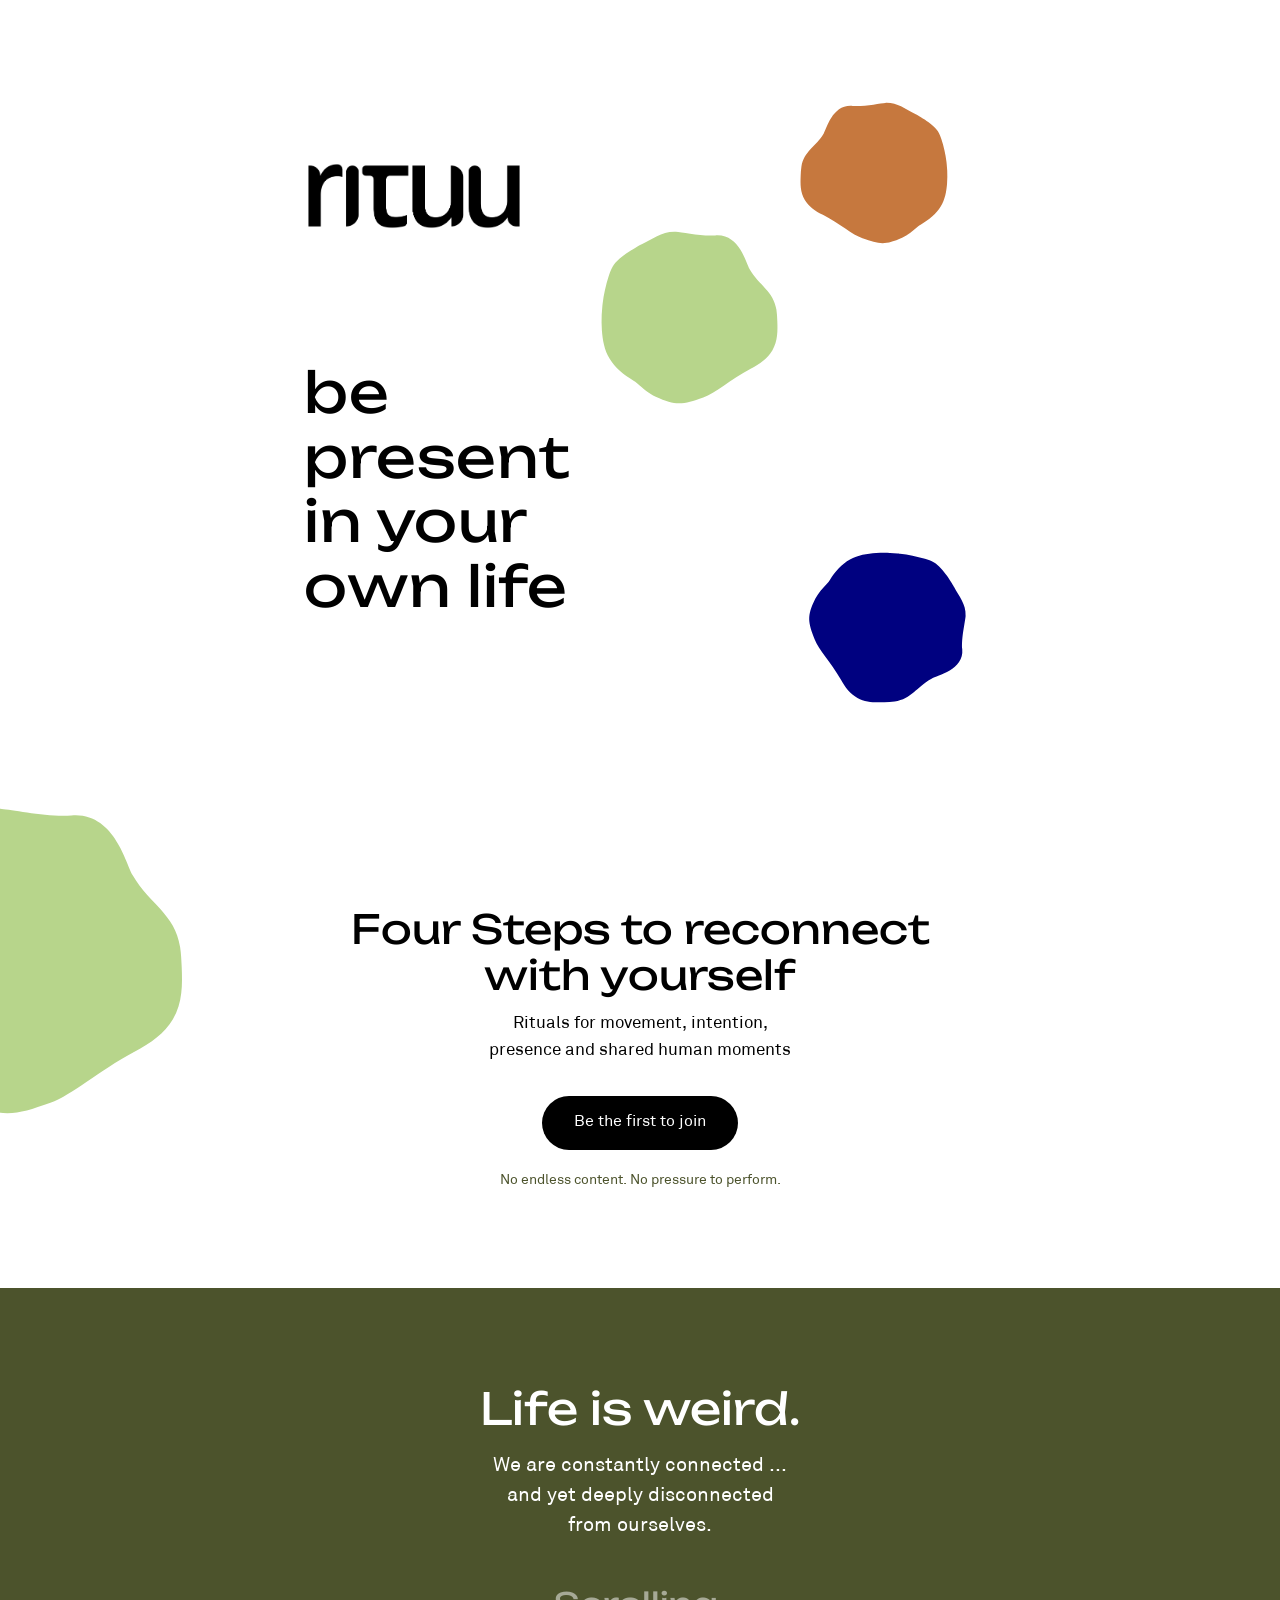
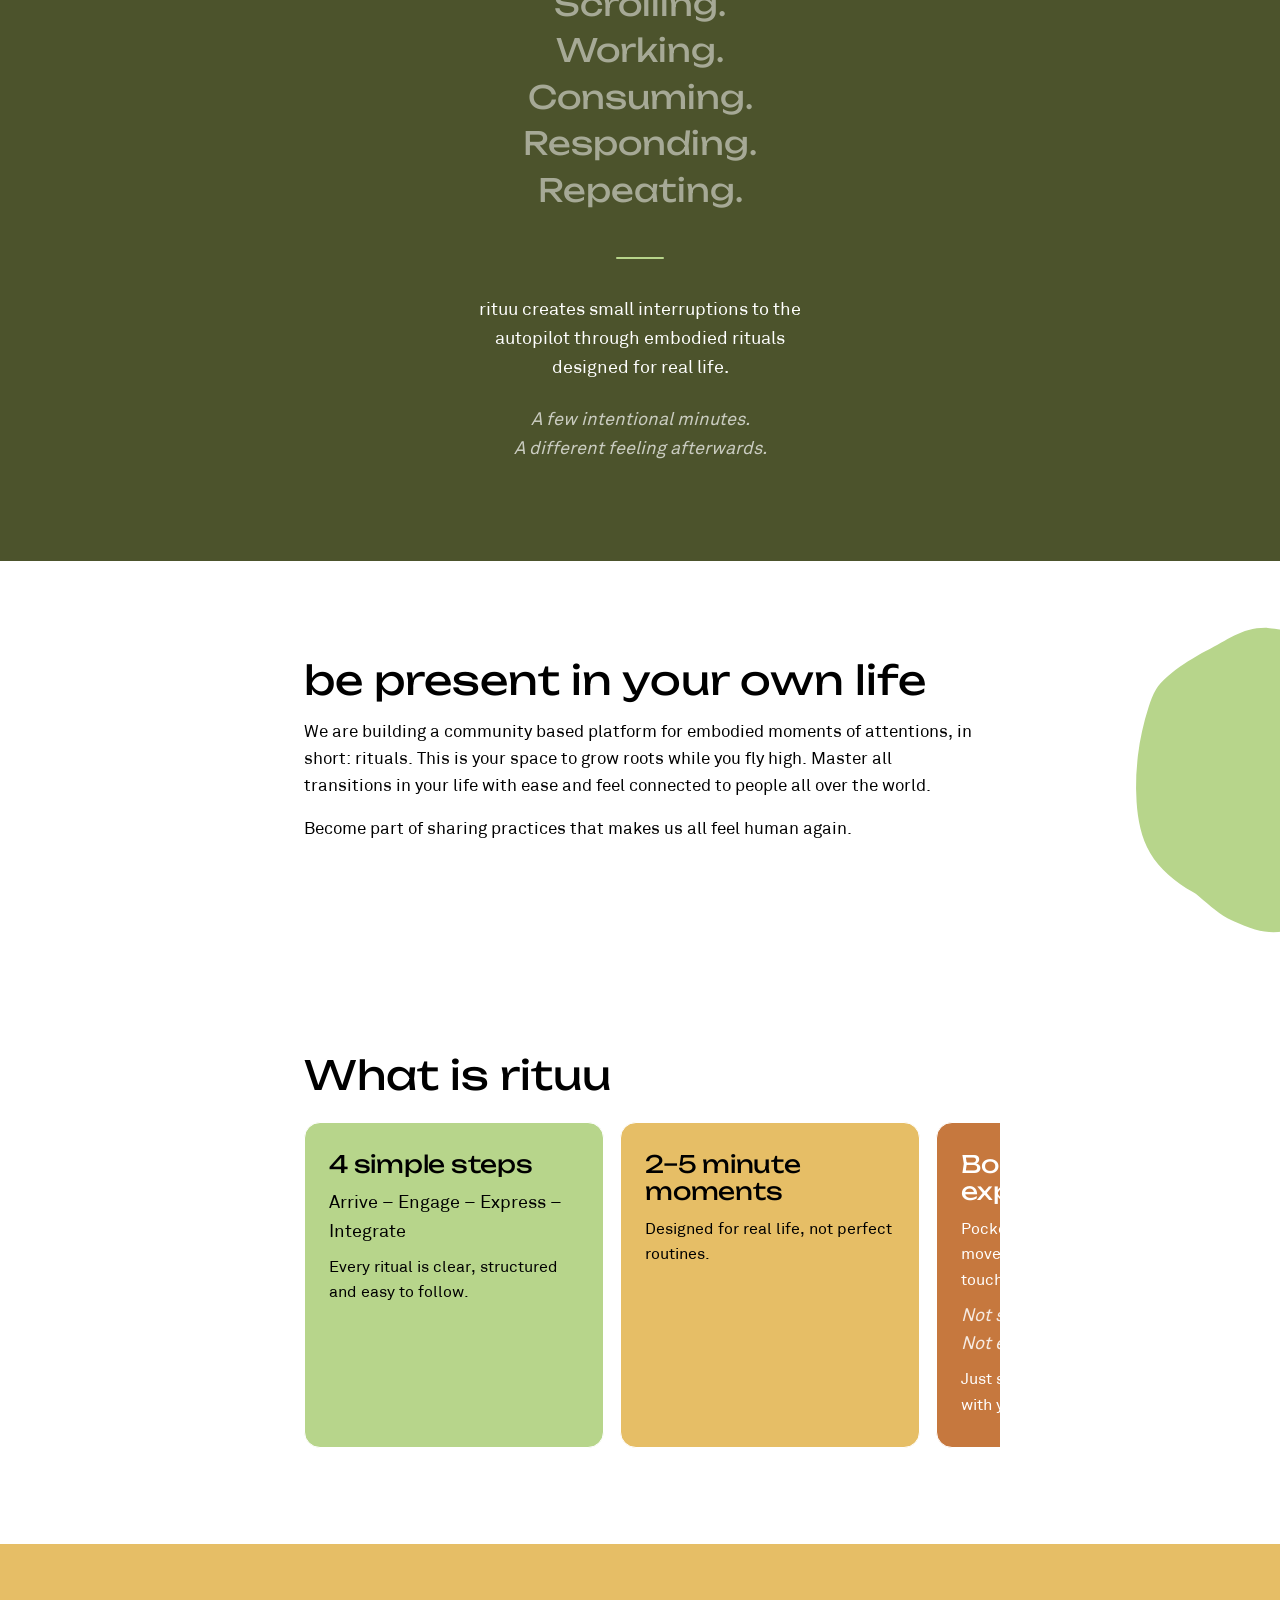
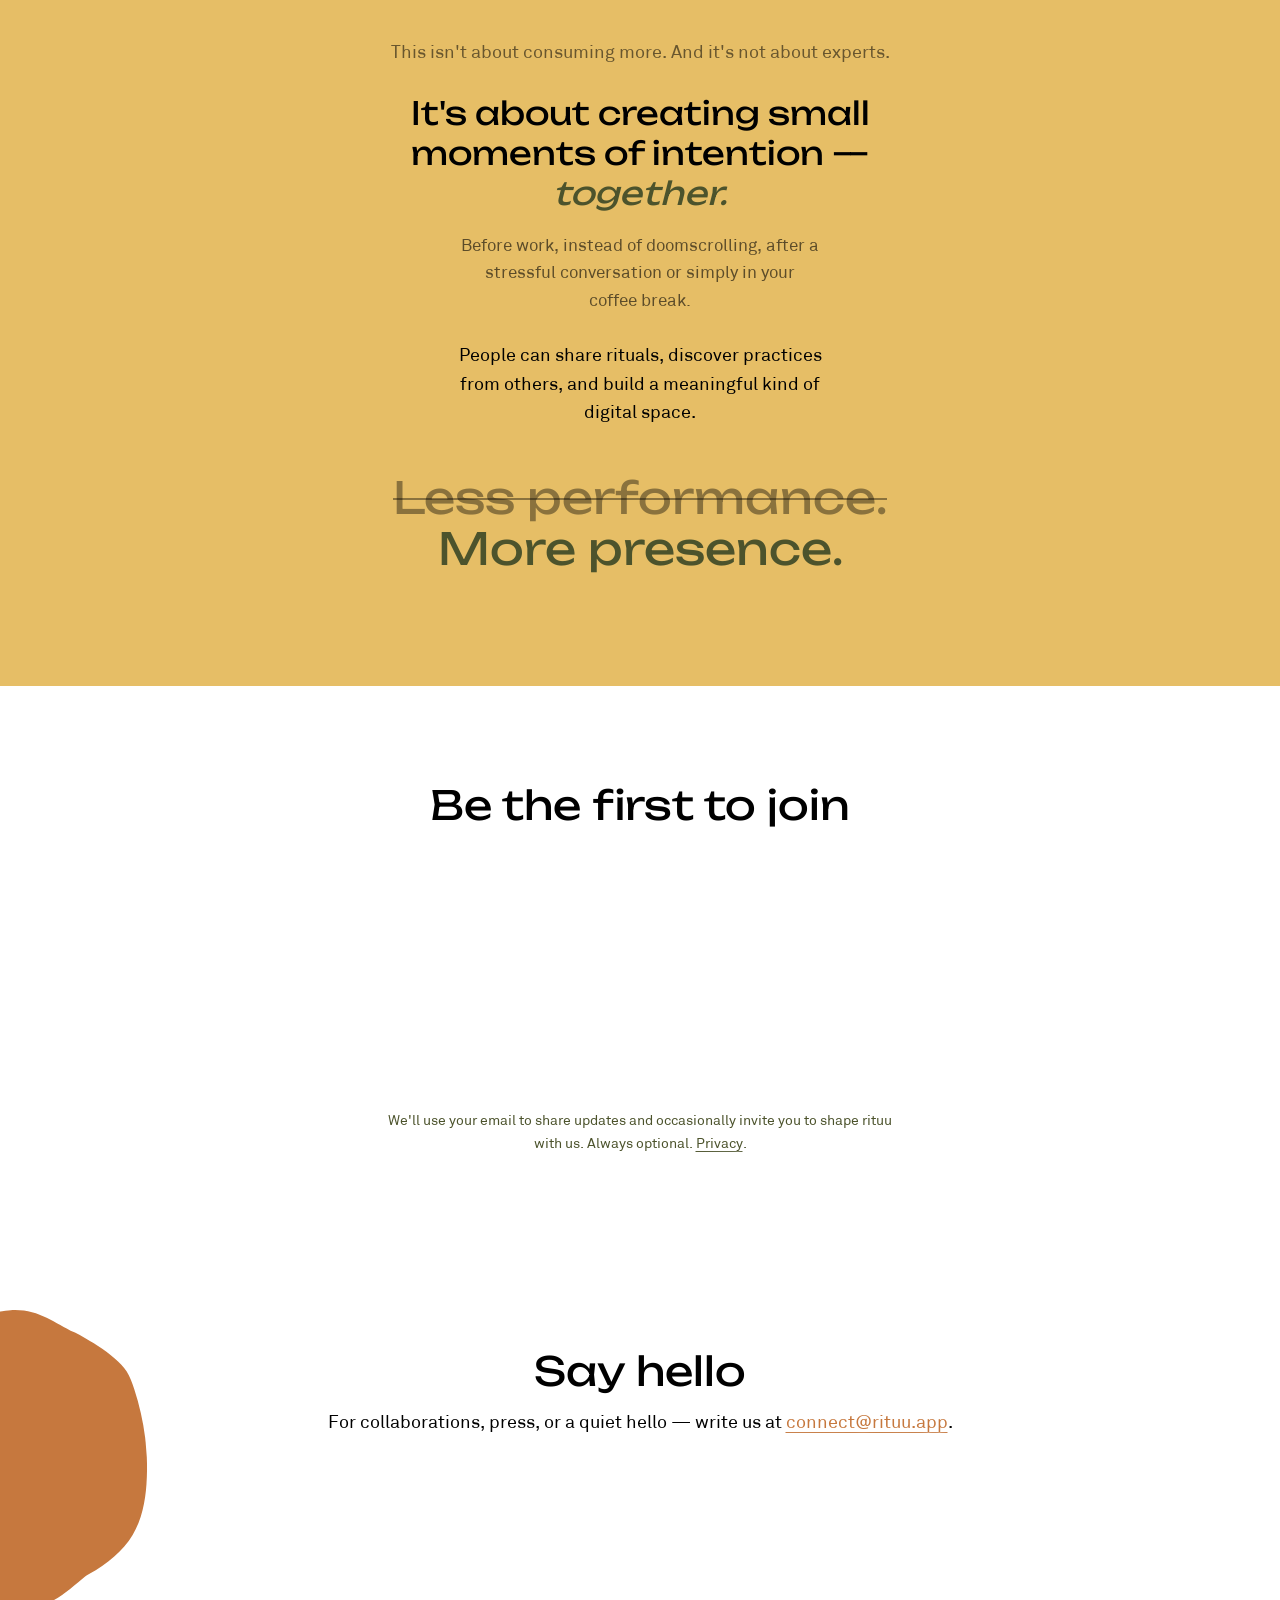
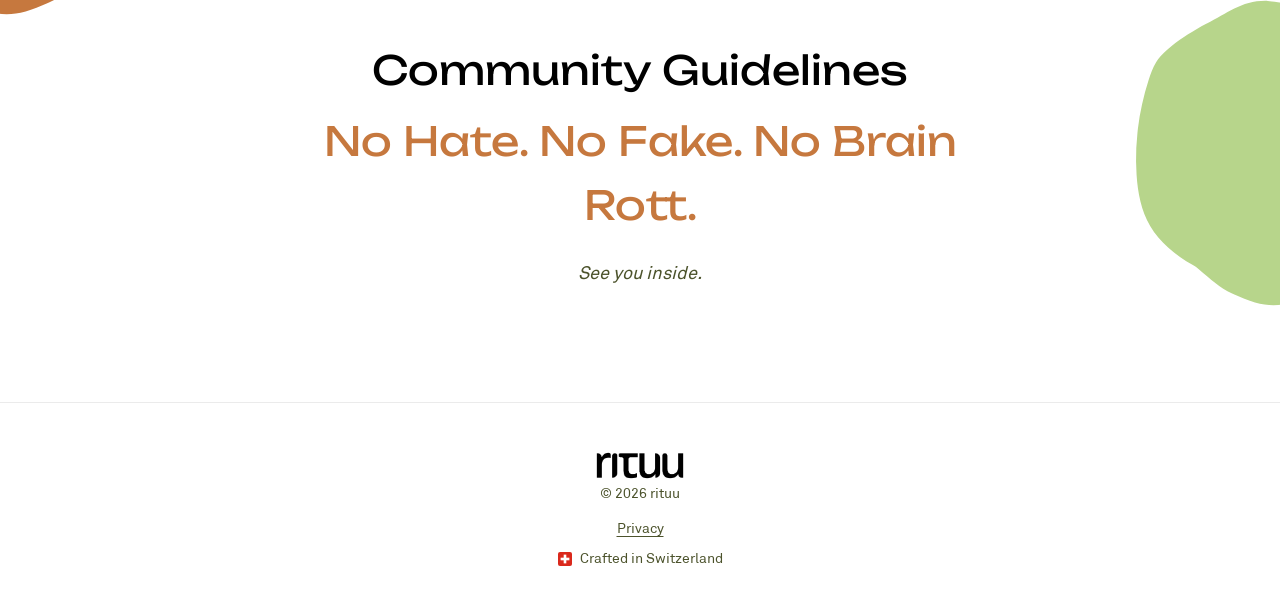
==== commit 3e8ab5ee: "order updates" ====
--- a/index.html
+++ b/index.html
@@ -93,7 +93,7 @@
     </section>
 
     <section class="section section--mission" id="mission" aria-labelledby="mission-h">
-      <img class="blob blob--side blob--mission reveal" src="assets/rituu_logoideation_form_3.svg" alt="" aria-hidden="true" data-parallax="0.35">
+      <img class="blob blob--side blob--mission reveal" src="assets/rituu_logoideation_form_1.svg" alt="" aria-hidden="true" data-parallax="0.35">
       <div class="container">
         <h2 id="mission-h" class="reveal">be present in your own life</h2>
         <p class="reveal">We are building a community based platform for embodied moments of attentions, in short: rituals. This is your space to grow roots while you fly high. Master all transitions in your life with ease and feel connected to people all over the world.</p>
@@ -101,18 +101,8 @@
       </div>
     </section>
 
-
-    <section class="section section--guidelines" id="guidelines" aria-labelledby="guidelines-h">
-      <img class="blob blob--side blob--guidelines reveal" src="assets/rituu_logoideation_form_2.svg" alt="" aria-hidden="true" data-parallax="0.50">
-      <div class="container guidelines">
-        <h2 id="guidelines-h" class="reveal">Community Guidelines</h2>
-        <p class="guidelines__rules reveal">No Hate. No Fake. No Brain Rott.</p>
-        <p class="guidelines__sign reveal">See you inside.</p>
-      </div>
-    </section>
-
     <section class="section section--playground" id="playground" aria-labelledby="playground-h">
-      <img class="blob blob--side blob--playground reveal" src="assets/rituu_logoideation_form_1.svg" alt="" aria-hidden="true" data-parallax="0.40">
+      <img class="blob blob--side blob--playground reveal" src="assets/rituu_logoideation_form_3.svg" alt="" aria-hidden="true" data-parallax="0.40">
       <div class="container">
         <h2 id="playground-h" class="reveal">What is rituu</h2>
         <ol class="cards reveal" id="rituu-cards">
@@ -175,6 +165,15 @@
       <div class="container">
         <h2 id="connect-h" class="reveal">Say hello</h2>
         <p class="reveal">For collaborations, press, or a quiet hello — write us at <a href="mailto:connect@rituu.app">connect@rituu.app</a>.</p>
+      </div>
+    </section>
+
+    <section class="section section--guidelines" id="guidelines" aria-labelledby="guidelines-h">
+      <img class="blob blob--side blob--guidelines reveal" src="assets/rituu_logoideation_form_1.svg" alt="" aria-hidden="true" data-parallax="0.50">
+      <div class="container guidelines">
+        <h2 id="guidelines-h" class="reveal">Community Guidelines</h2>
+        <p class="guidelines__rules reveal">No Hate. No Fake. No Brain Rott.</p>
+        <p class="guidelines__sign reveal">See you inside.</p>
       </div>
     </section>
   </main>
--- a/styles.css
+++ b/styles.css
@@ -112,15 +112,17 @@
 }
 .hero__logo {
   width: clamp(260px, 72vw, 460px);
+  max-width: 250px;
   height: auto;
-  margin: 0 auto 0.25rem;
+
+  margin: 5rem auto 1.25rem;
 }
 .hero__tagline {
   font-family: var(--font-body);
   font-size: 1rem;
   font-weight: 400;
   letter-spacing: 0.01em;
-  margin: -100px 0 2.5rem;
+  margin: 0 0 2.5rem;
 }
 .hero__blobs {
   position: absolute;
@@ -186,7 +188,9 @@
   }
   .hero__logo {
     width: clamp(220px, 30vw, 360px);
-    margin: 0 0 1rem;
+    margin: 0 0 8rem;
+    max-width: 220px;
+
   }
   .hero__tagline {
     font-family: var(--font-display);
@@ -278,7 +282,7 @@
   opacity: 0.75;
 }
 .blob--cta         { top: -6%;  left: -12vw; }
-.blob--mission     { top: 10%;  left: -15vw; }
+.blob--mission     { top: 10%;  right: -15vw; }
 .blob--guidelines  { top: 5%;   right: -15vw; }
 .blob--playground  { top: 5%;   left: -15vw; }
 .blob--connect     { top: 10%;  left: -15vw; }
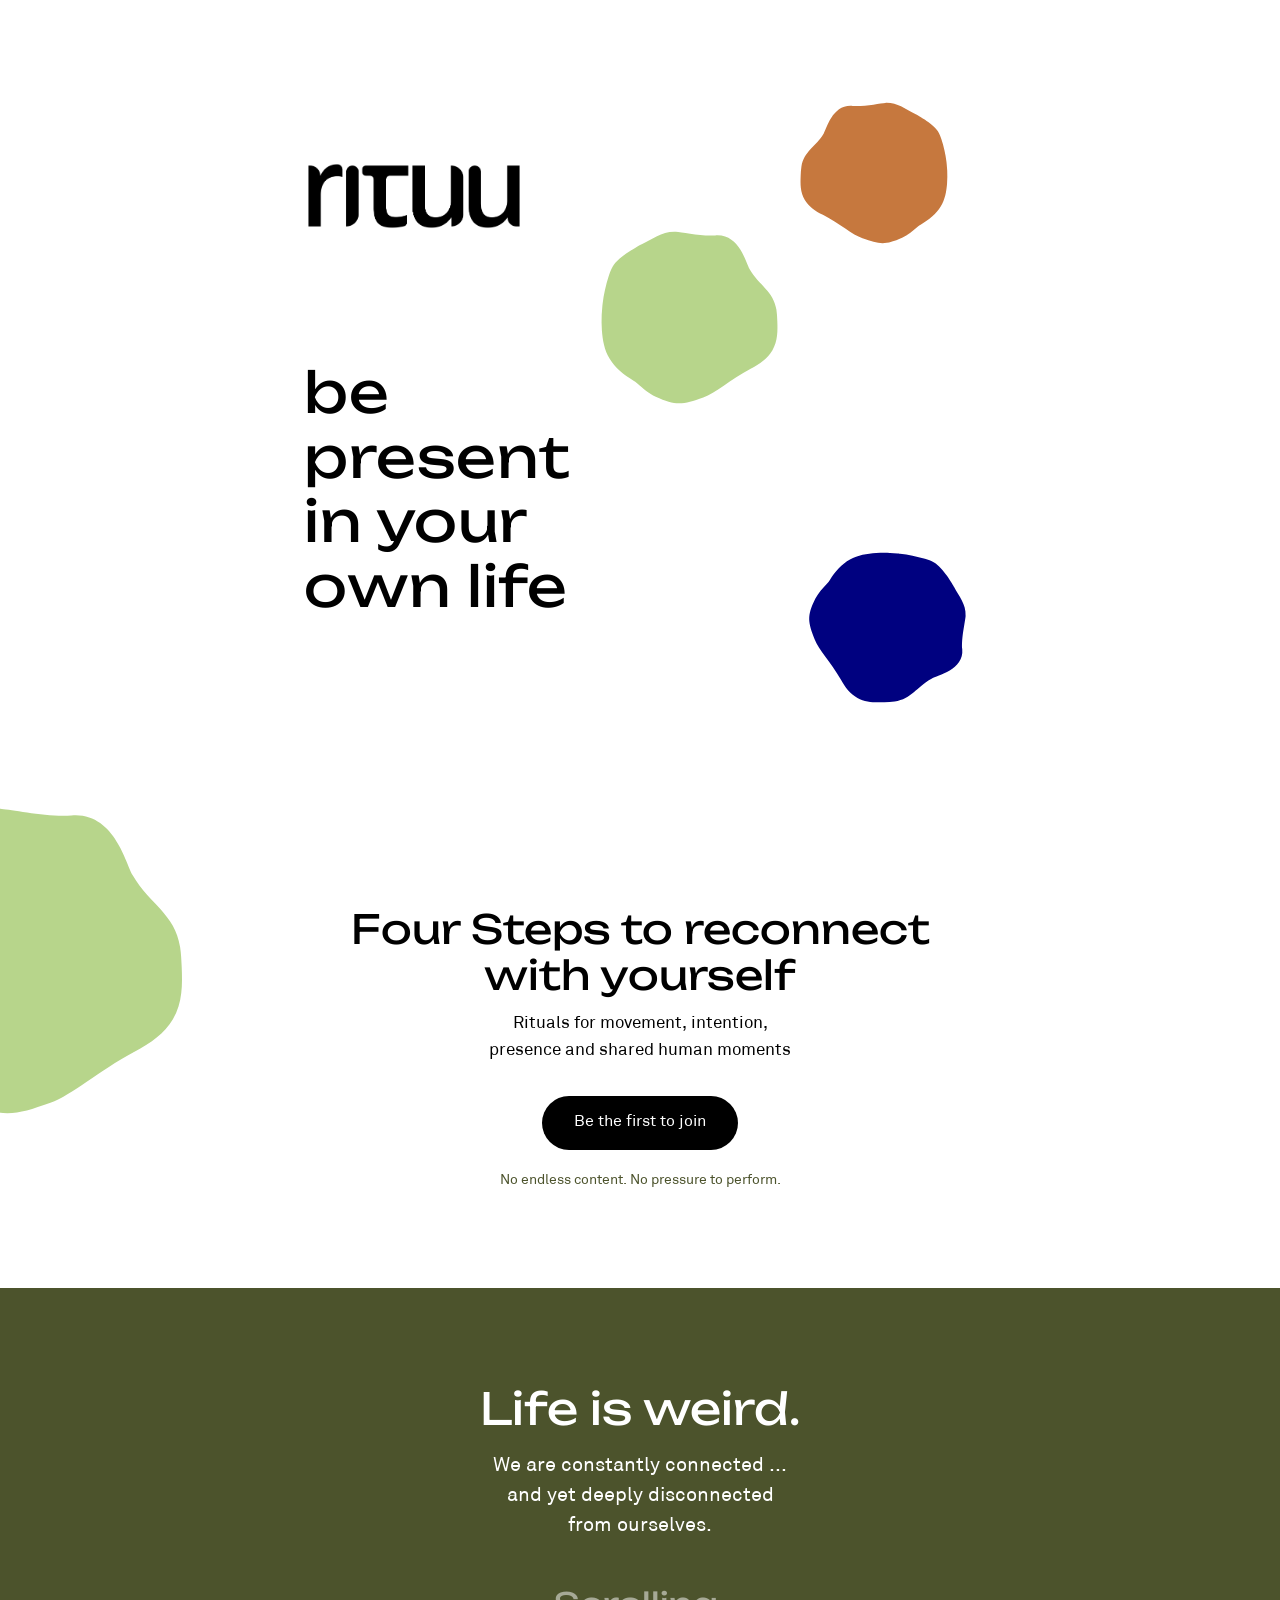
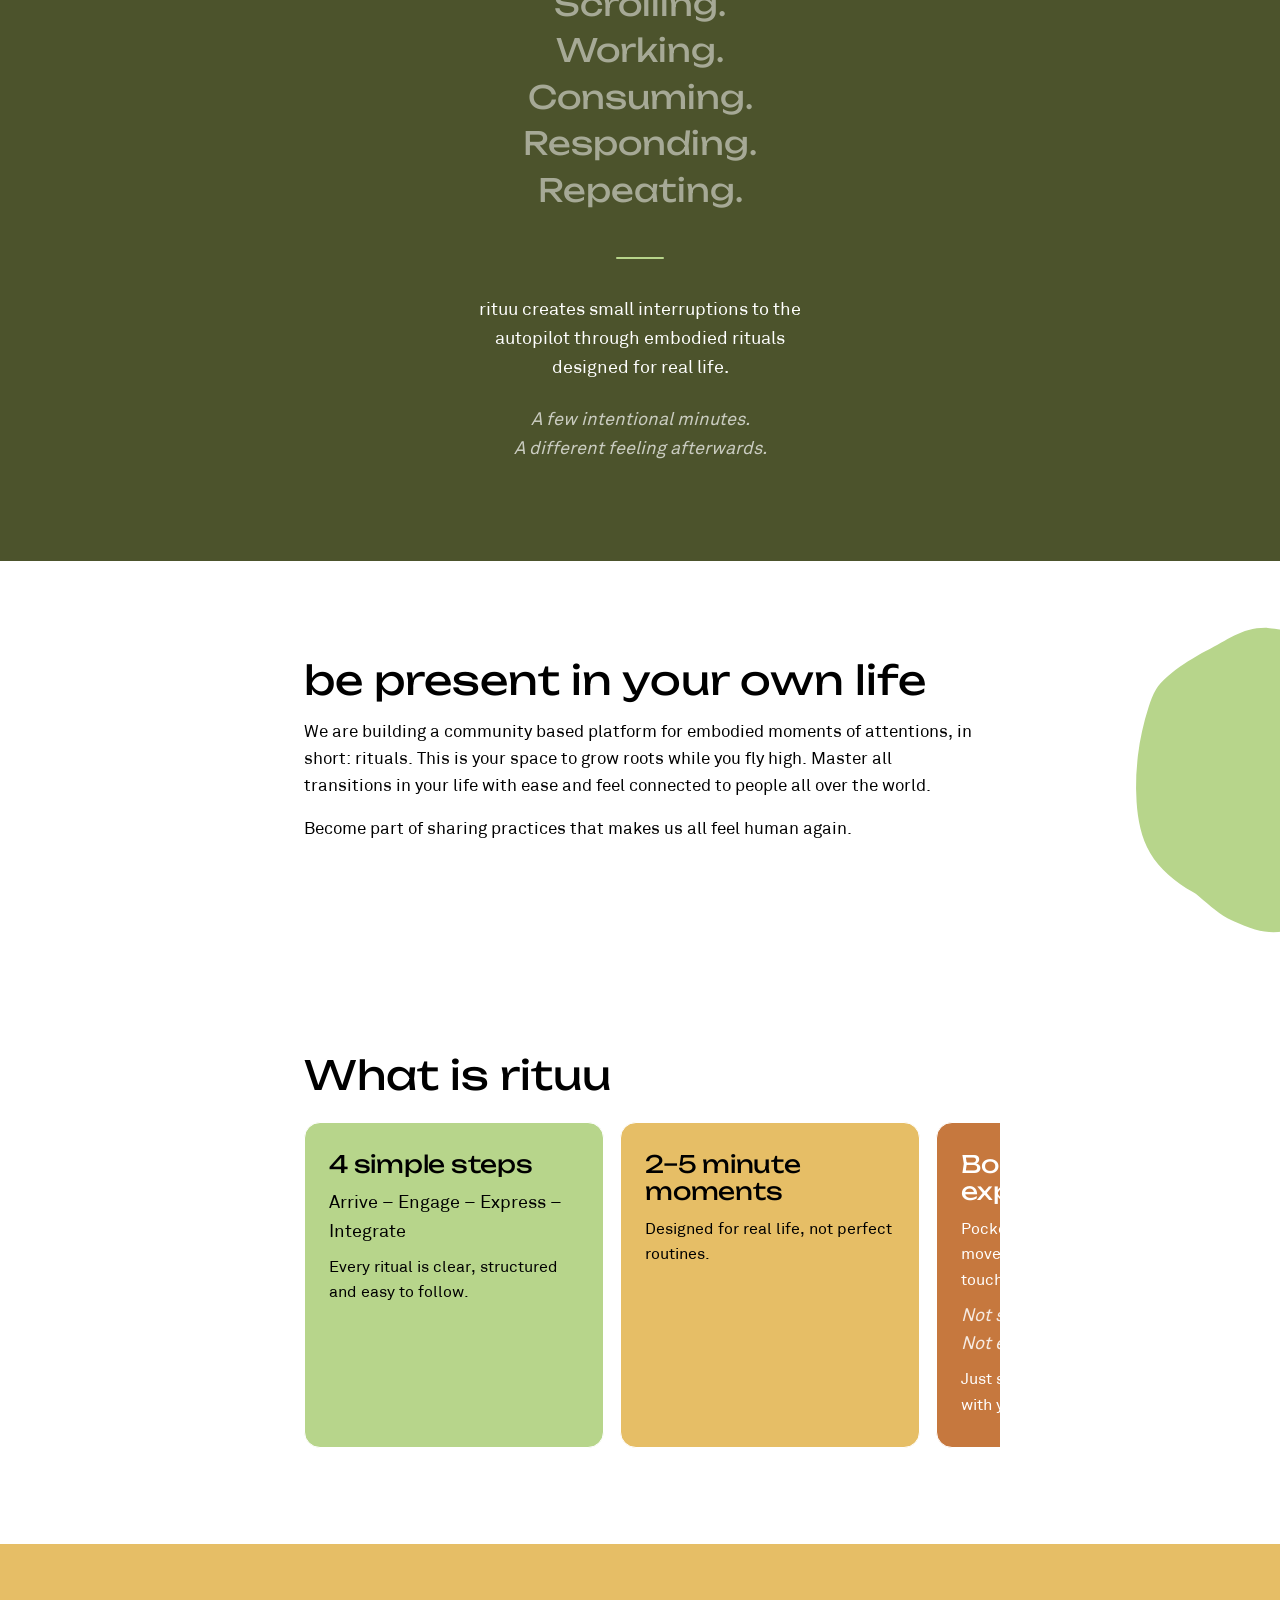
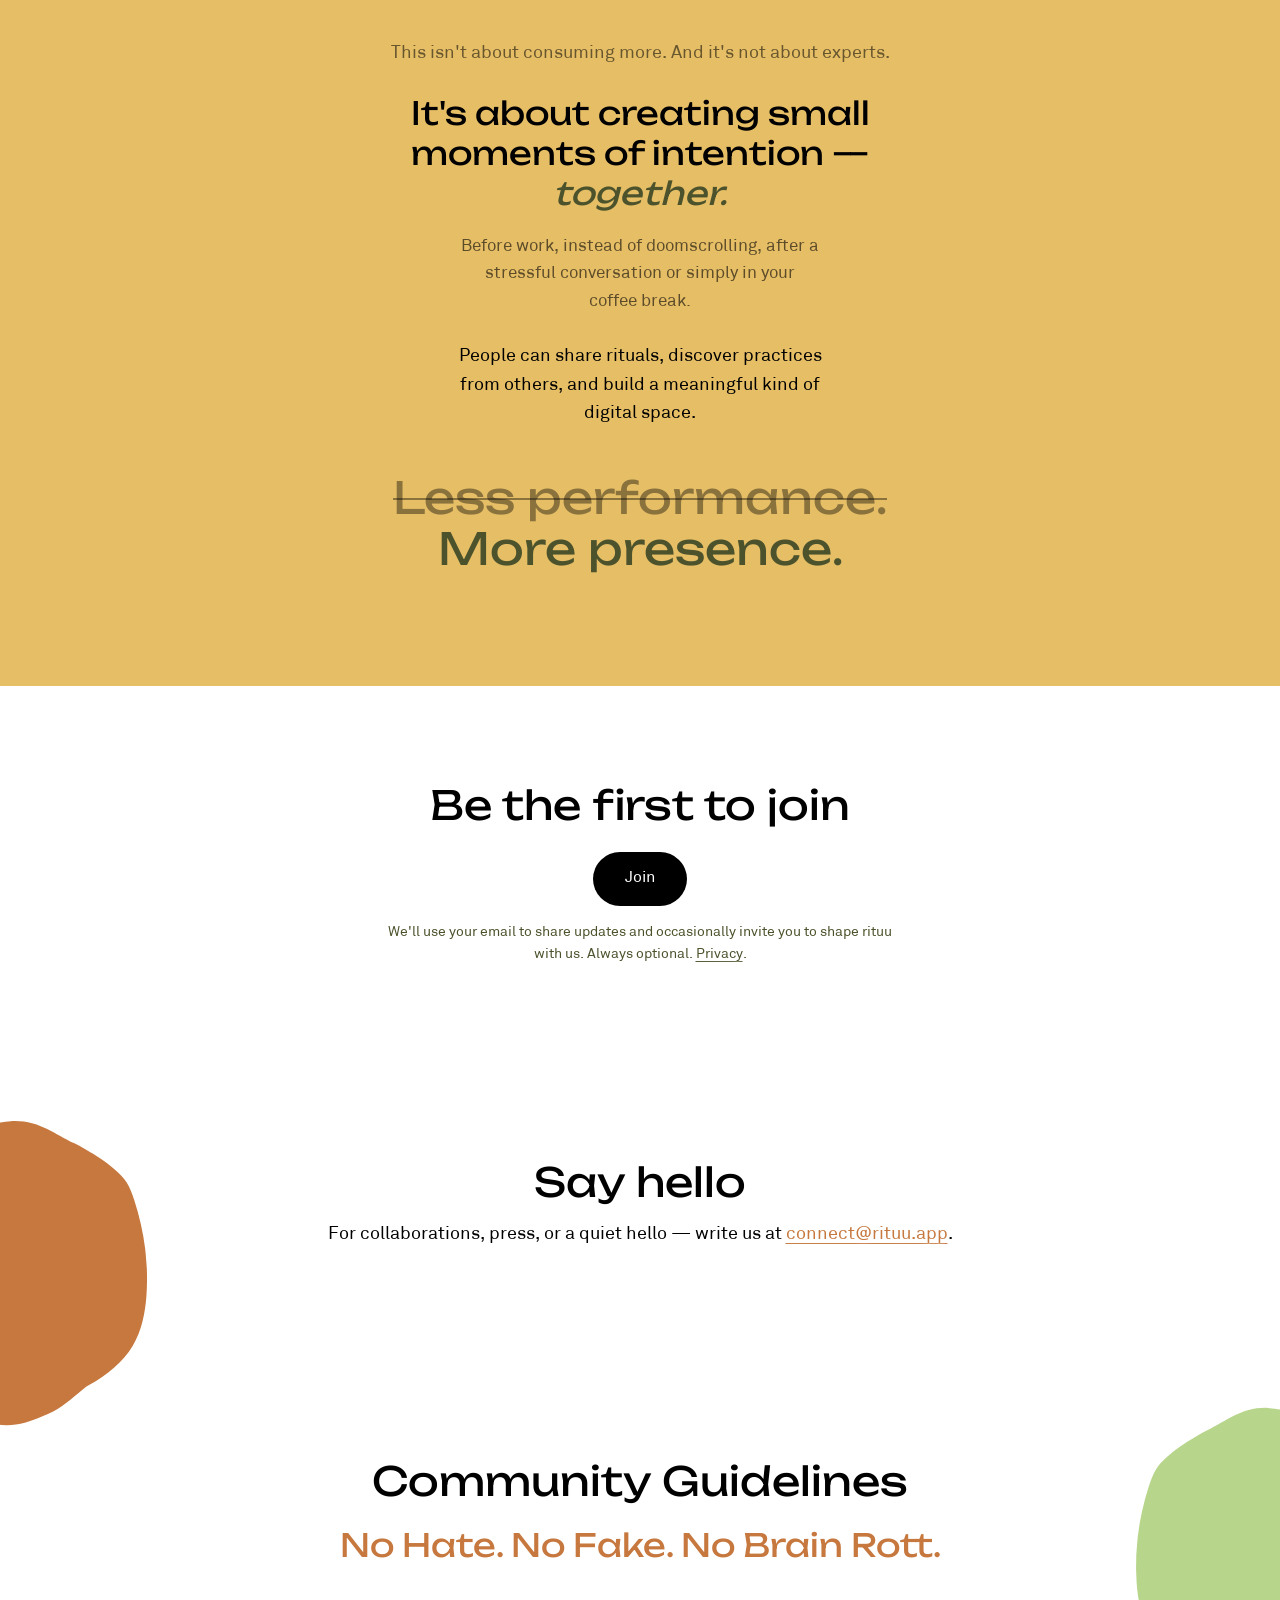
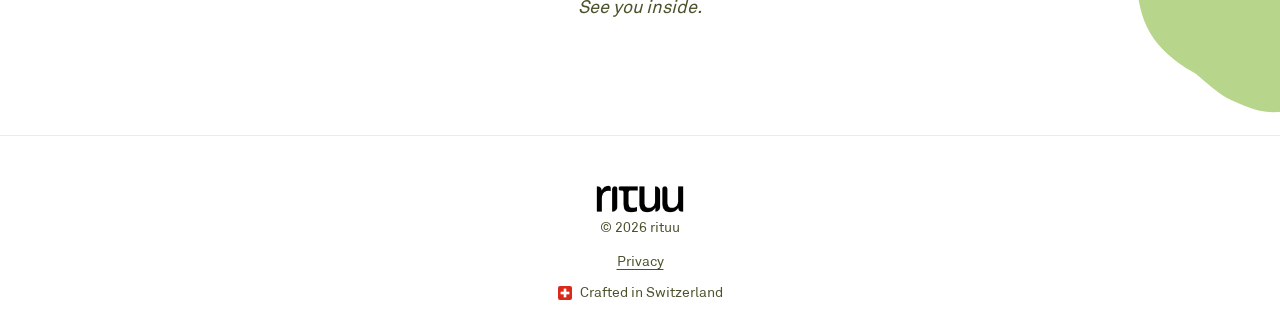
==== commit 4cba9407: "tally removal -> to formbricks" ====
--- a/index.html
+++ b/index.html
@@ -71,7 +71,7 @@
       <div class="container cta">
         <h2 id="early-cta-h" class="reveal">Four Steps to reconnect with yourself</h2>
         <p class="cta__sub reveal">Rituals for movement, intention, presence and shared human moments</p>
-        <a class="btn btn--primary reveal" href="#subscribe">Be the first to join</a>
+        <a class="btn btn--primary reveal"  href="https://app.formbricks.com/s/cmppcyhiz9tw4xx01ex6nusjm" target="_blank" rel="noopener">Be the first to join</a>
         <p class="cta__note reveal">No endless content. No pressure to perform.</p>
       </div>
     </section>
@@ -153,7 +153,7 @@
       <div class="container subscribe">
         <h2 id="subscribe-h" class="subscribe__title reveal">Be the first to join</h2>
         <div class="subscribe__form reveal">
-          <iframe data-tally-src="https://tally.so/embed/vGdzqg?alignLeft=1&hideTitle=1&transparentBackground=1&dynamicHeight=1" loading="lazy" width="100%" height="243" frameborder="0" marginheight="0" marginwidth="0" title="Join rituu"></iframe>
+          <a class="btn btn--primary" href="https://app.formbricks.com/s/cmppcyhiz9tw4xx01ex6nusjm" target="_blank" rel="noopener">Join</a>
         </div>
         <p class="subscribe__notice reveal">We'll use your email to share updates and occasionally invite you to shape rituu with us. Always optional. <a href="privacy.html">Privacy</a>.</p>
       </div>
@@ -196,6 +196,13 @@
   </footer>
 
   <script src="main.js" defer></script>
-  <script>var d=document,w="https://tally.so/widgets/embed.js",v=function(){"undefined"!=typeof Tally?Tally.loadEmbeds():d.querySelectorAll("iframe[data-tally-src]:not([src])").forEach((function(e){e.src=e.dataset.tallySrc}))};if("undefined"!=typeof Tally)v();else if(d.querySelector('script[src="'+w+'"]')==null){var s=d.createElement("script");s.src=w,s.onload=v,s.onerror=v,d.body.appendChild(s);}</script>
+  <!-- START Formbricks Surveys -->
+  <script type="text/javascript">
+  !function(){
+      var appUrl = "https://app.formbricks.com";
+      var workspaceId = "cmppcw0i39upg0q014uno5l7t";
+      var t=document.createElement("script");t.type="text/javascript",t.async=!0,t.src=appUrl+"/js/formbricks.umd.cjs",t.onload=function(){window.formbricks?window.formbricks.setup({workspaceId:workspaceId,appUrl:appUrl}):console.error("Formbricks library failed to load properly. The formbricks object is not available.");};var e=document.getElementsByTagName("script")[0];e.parentNode.insertBefore(t,e)}();
+  </script>
+  <!-- END Formbricks Surveys -->
 </body>
 </html>
--- a/styles.css
+++ b/styles.css
@@ -306,7 +306,12 @@
 
 /* Early CTA — clean, centered conversion block right after the hero */
 .section--cta { text-align: center; }
-.cta { max-width: 640px; }
+.cta {
+  max-width: 640px;
+  display: flex;
+  flex-direction: column;
+  align-items: center;
+}
 .cta h2 { margin-bottom: 0.75rem; }
 .cta__sub {
   font-size: 1.0625rem;
@@ -437,7 +442,12 @@
 .subscribe__form {
   max-width: 520px;
   margin: 0 auto;
-  text-align: left;
+  display: flex;
+  justify-content: center;
+}
+.subscribe__form > .btn {
+  display: block;
+  margin-inline: auto;
 }
 .subscribe__form iframe {
   width: 100%;
@@ -462,7 +472,7 @@
 .guidelines { text-align: center; }
 .guidelines__rules {
   font-family: var(--font-display);
-  font-size: var(--fs-h2);
+  font-size:  clamp(1.05rem, 4vw, 2rem);
   color: var(--color-orange);
   margin-block: 1rem 1.5rem;
 }
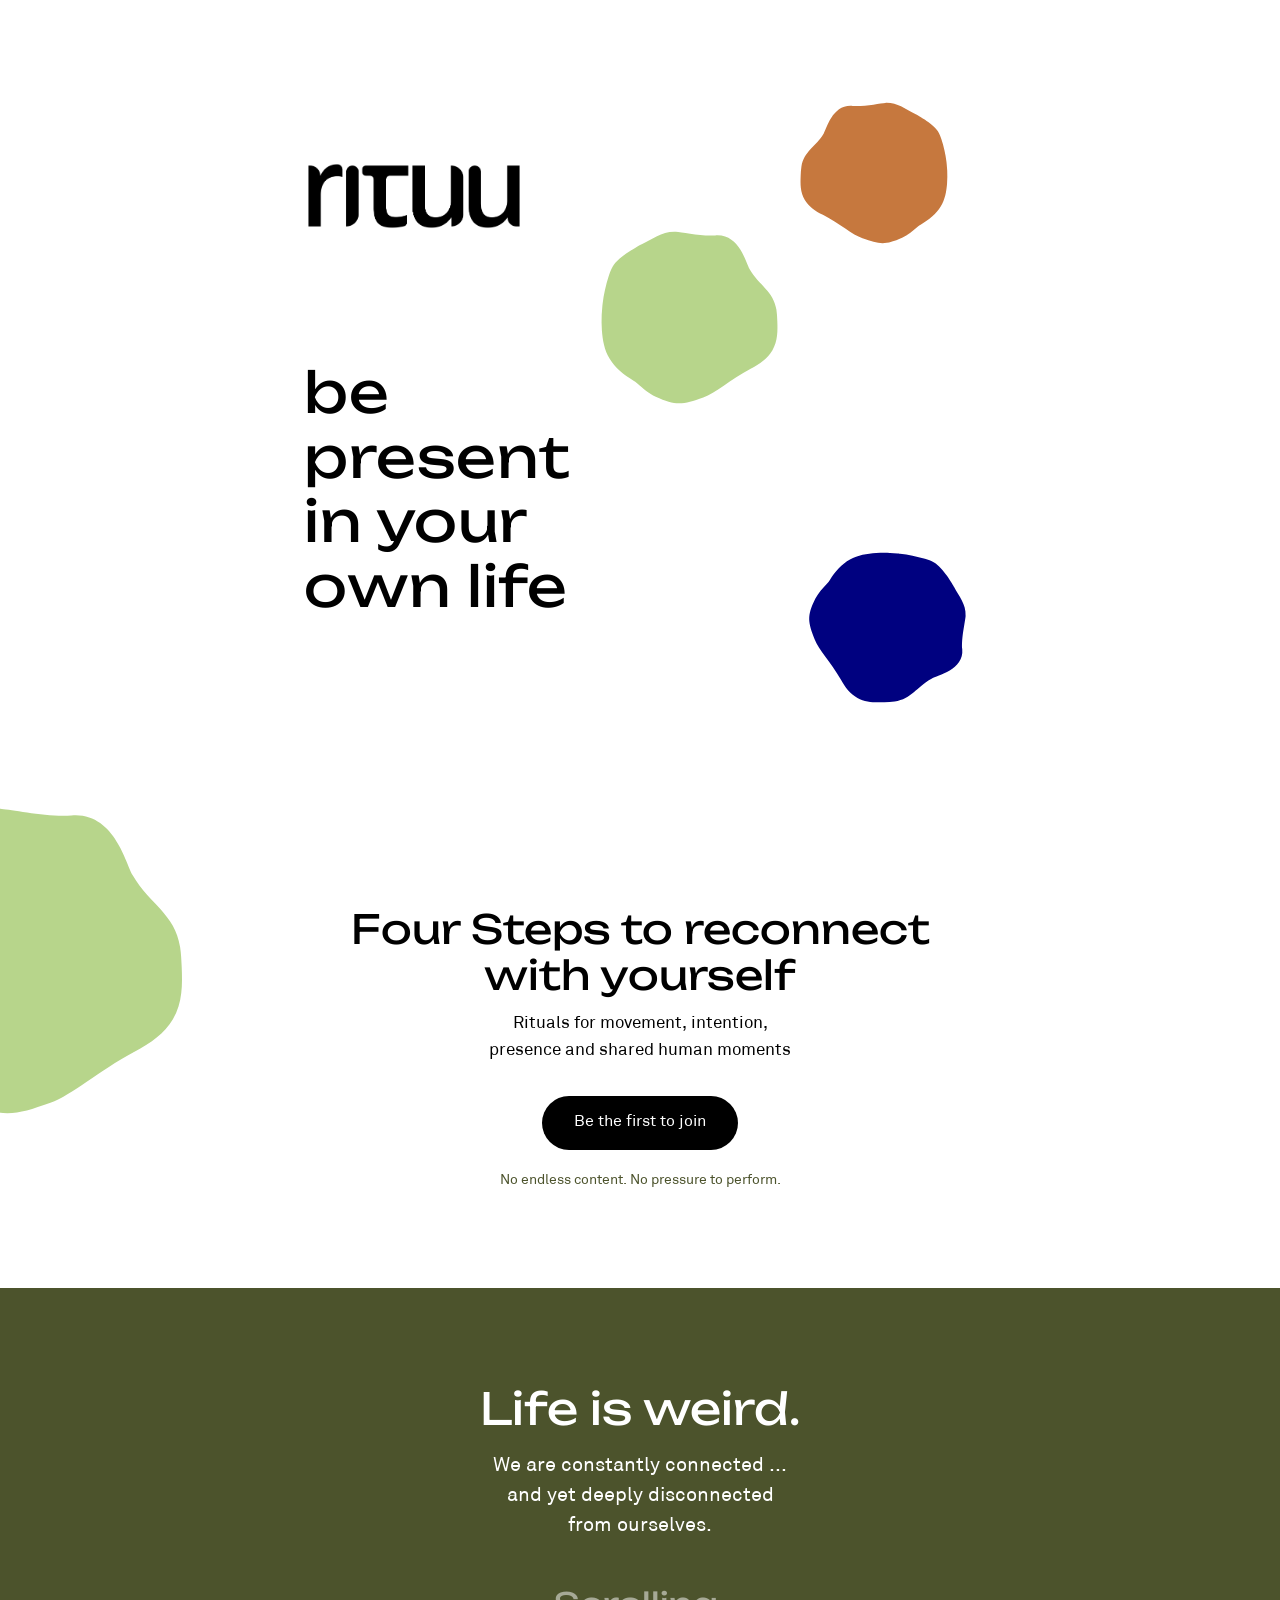
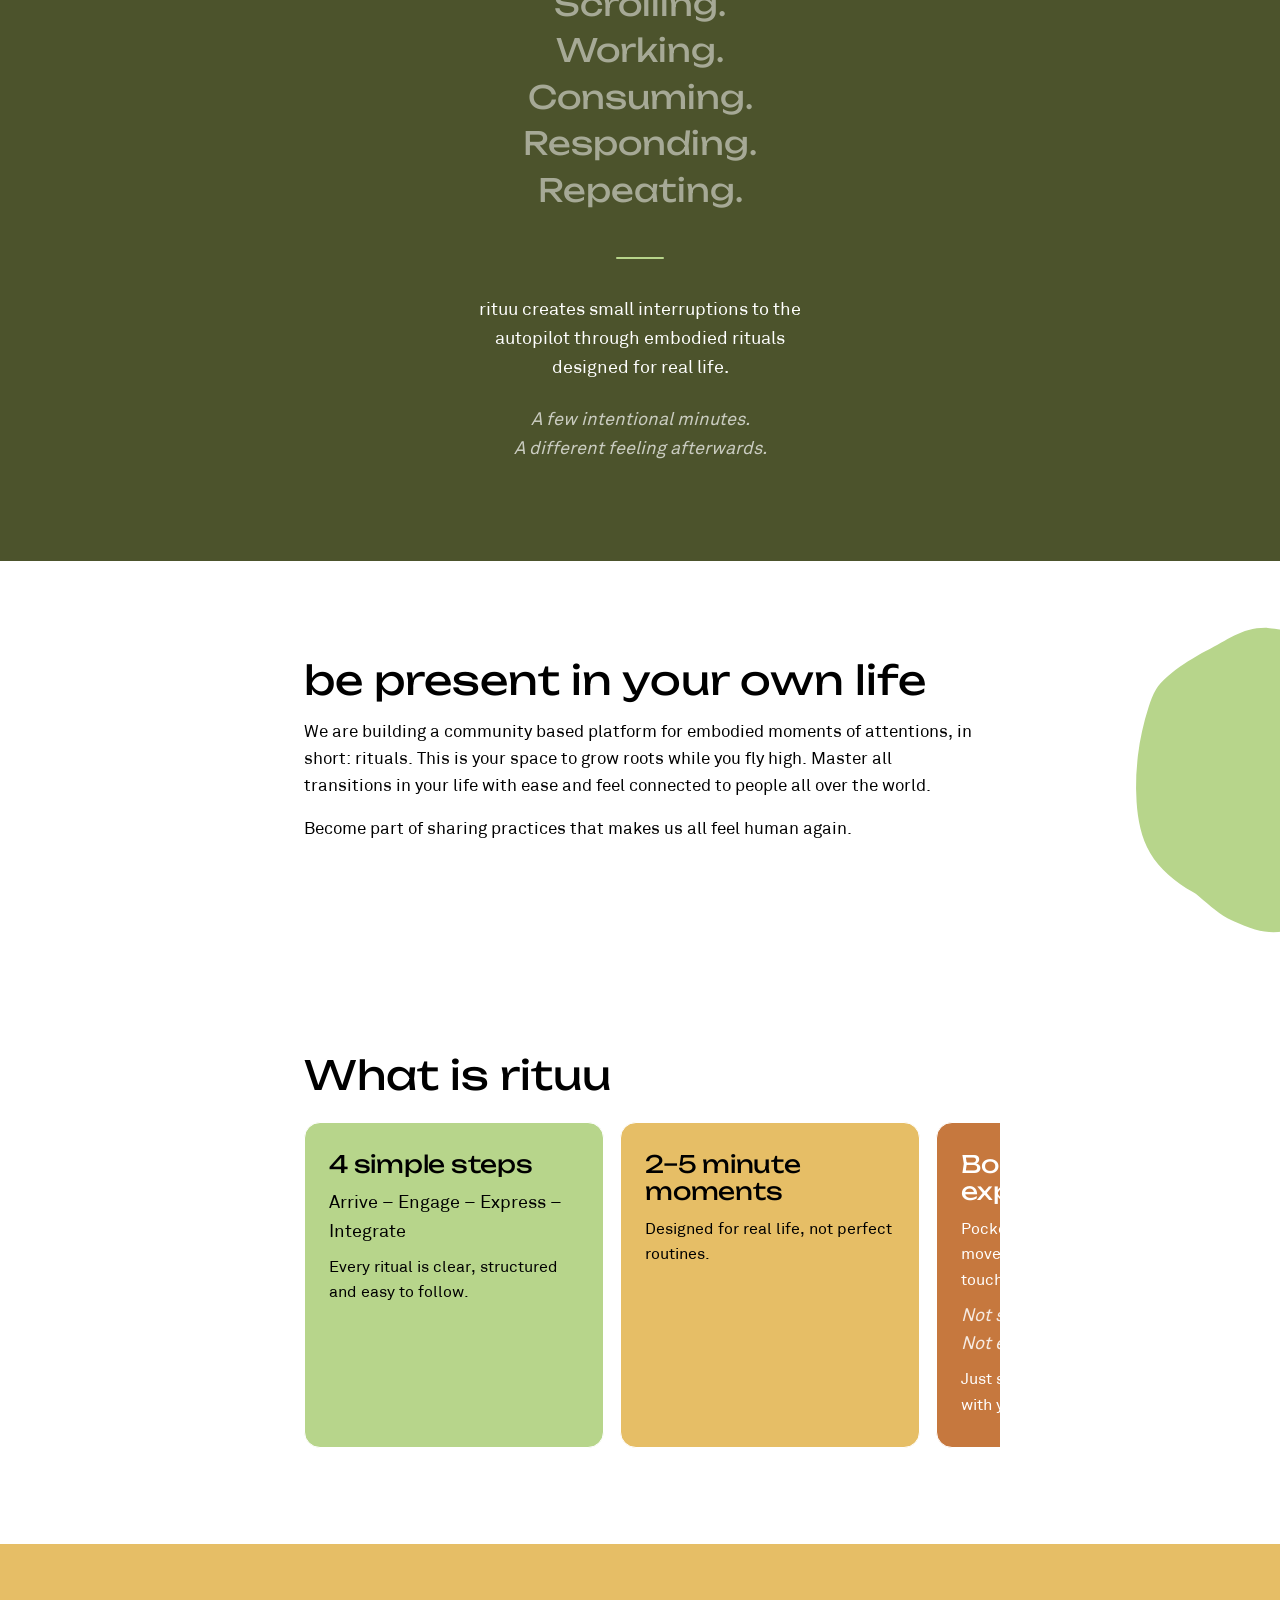
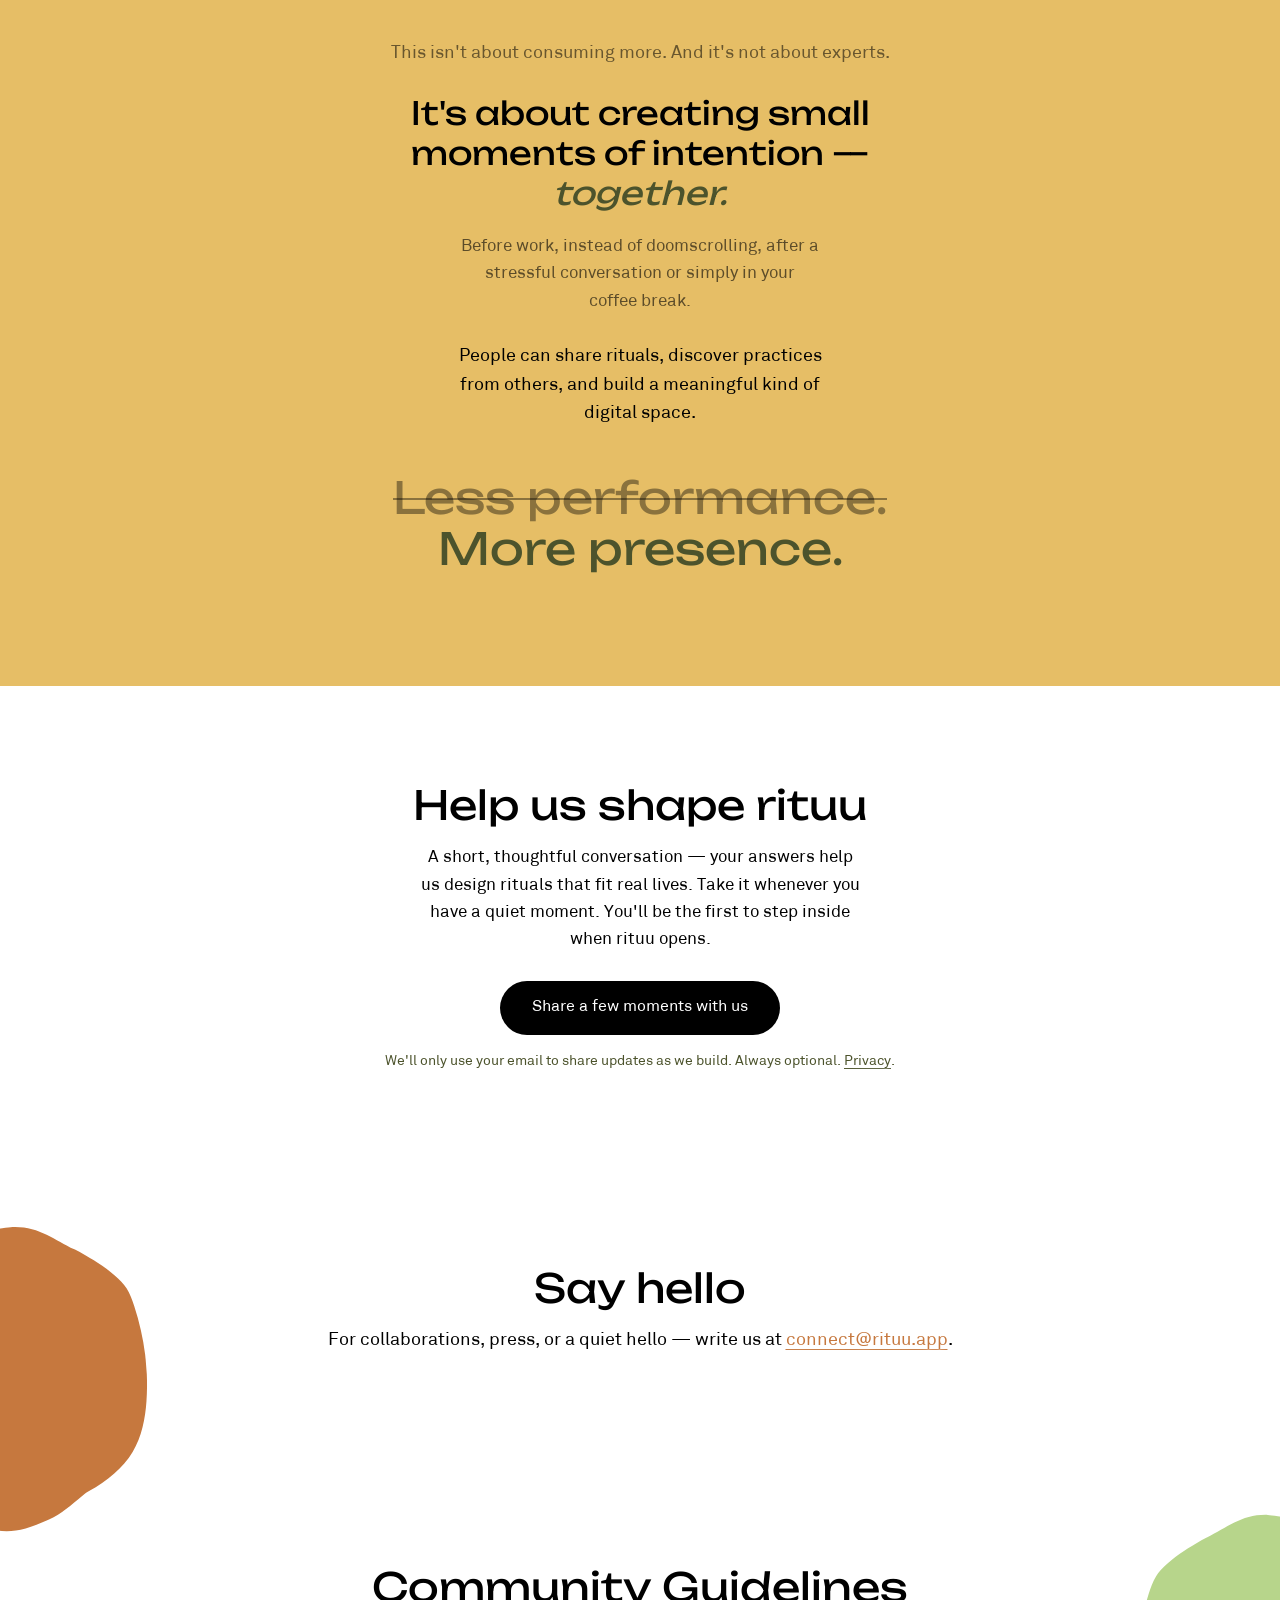
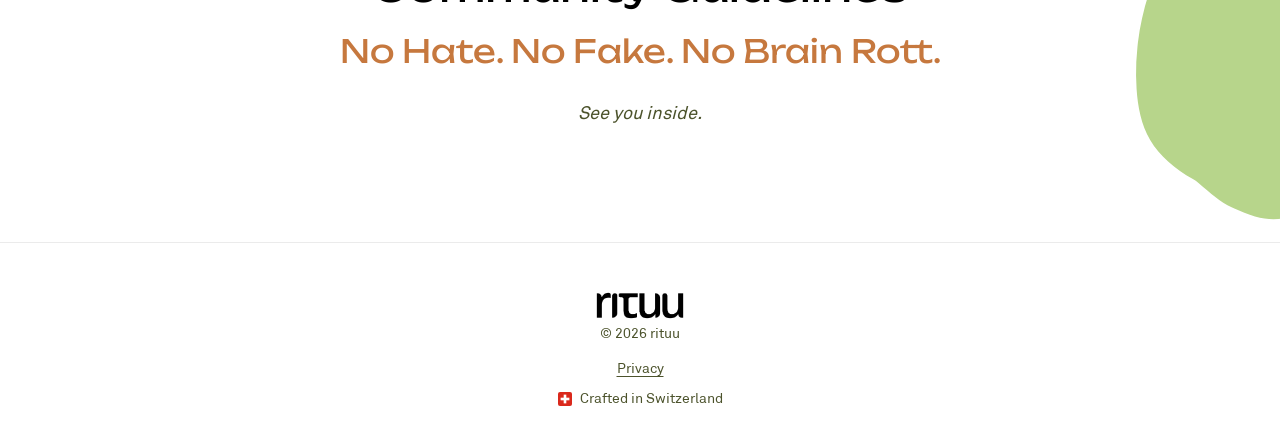
==== commit f00d33d3: "text update" ====
--- a/index.html
+++ b/index.html
@@ -151,11 +151,12 @@
 
     <section class="section section--subscribe" id="subscribe" aria-labelledby="subscribe-h">
       <div class="container subscribe">
-        <h2 id="subscribe-h" class="subscribe__title reveal">Be the first to join</h2>
+        <h2 id="subscribe-h" class="subscribe__title reveal">Help us shape rituu</h2>
+        <p class="subscribe__lead reveal">A short, thoughtful conversation — your answers help us design rituals that fit real lives. Take it whenever you have a quiet moment. You'll be the first to step inside when rituu opens.</p>
         <div class="subscribe__form reveal">
-          <a class="btn btn--primary" href="https://app.formbricks.com/s/cmppcyhiz9tw4xx01ex6nusjm" target="_blank" rel="noopener">Join</a>
+          <a class="btn btn--primary" href="https://app.formbricks.com/s/cmppcyhiz9tw4xx01ex6nusjm" target="_blank" rel="noopener">Share a few moments with us</a>
         </div>
-        <p class="subscribe__notice reveal">We'll use your email to share updates and occasionally invite you to shape rituu with us. Always optional. <a href="privacy.html">Privacy</a>.</p>
+        <p class="subscribe__notice reveal">We'll only use your email to share updates as we build. Always optional. <a href="privacy.html">Privacy</a>.</p>
       </div>
     </section>
 
--- a/styles.css
+++ b/styles.css
@@ -438,7 +438,12 @@
 
 /* Subscribe block */
 .section--subscribe { text-align: center; }
-.subscribe__title { margin-bottom: 1.5rem; }
+.subscribe__title { margin-bottom: 1rem; }
+.subscribe__lead {
+  font-size: 1.0625rem;
+  max-width: 44ch;
+  margin: 0 auto 1.75rem;
+}
 .subscribe__form {
   max-width: 520px;
   margin: 0 auto;
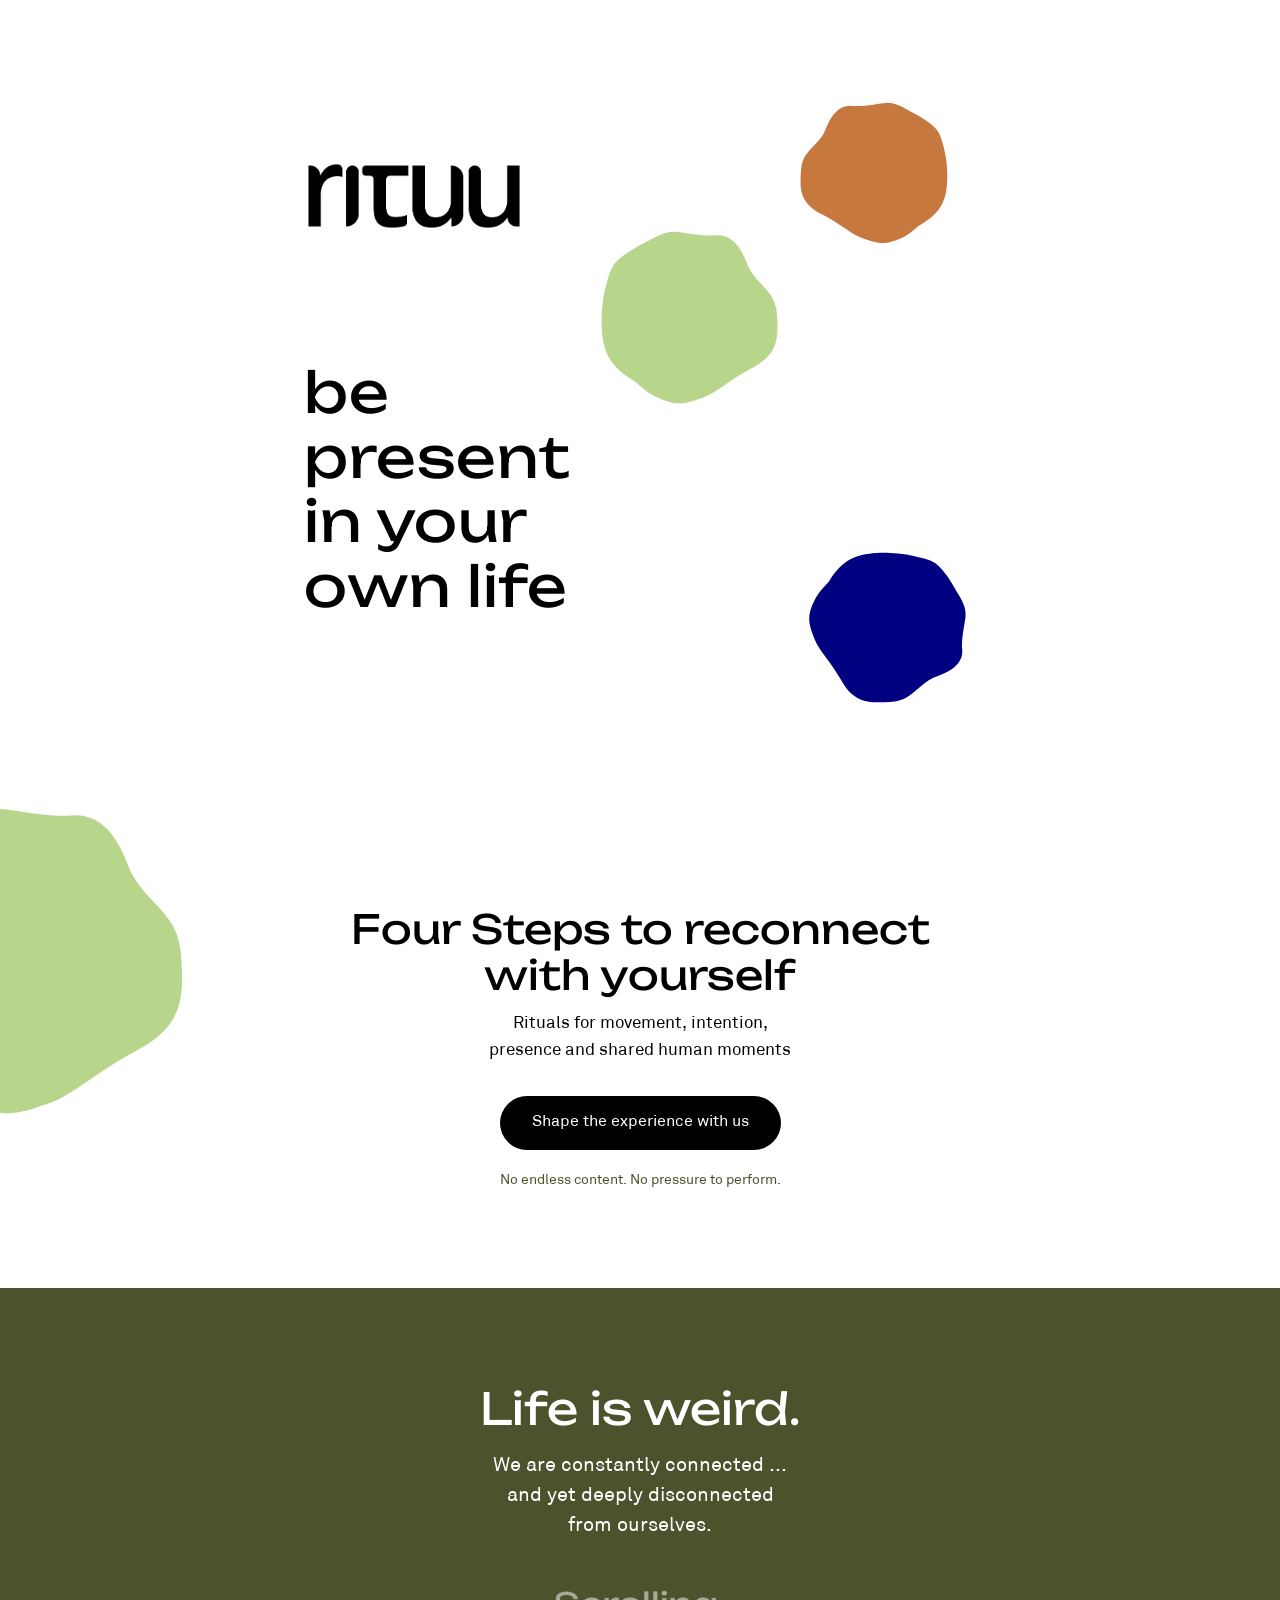
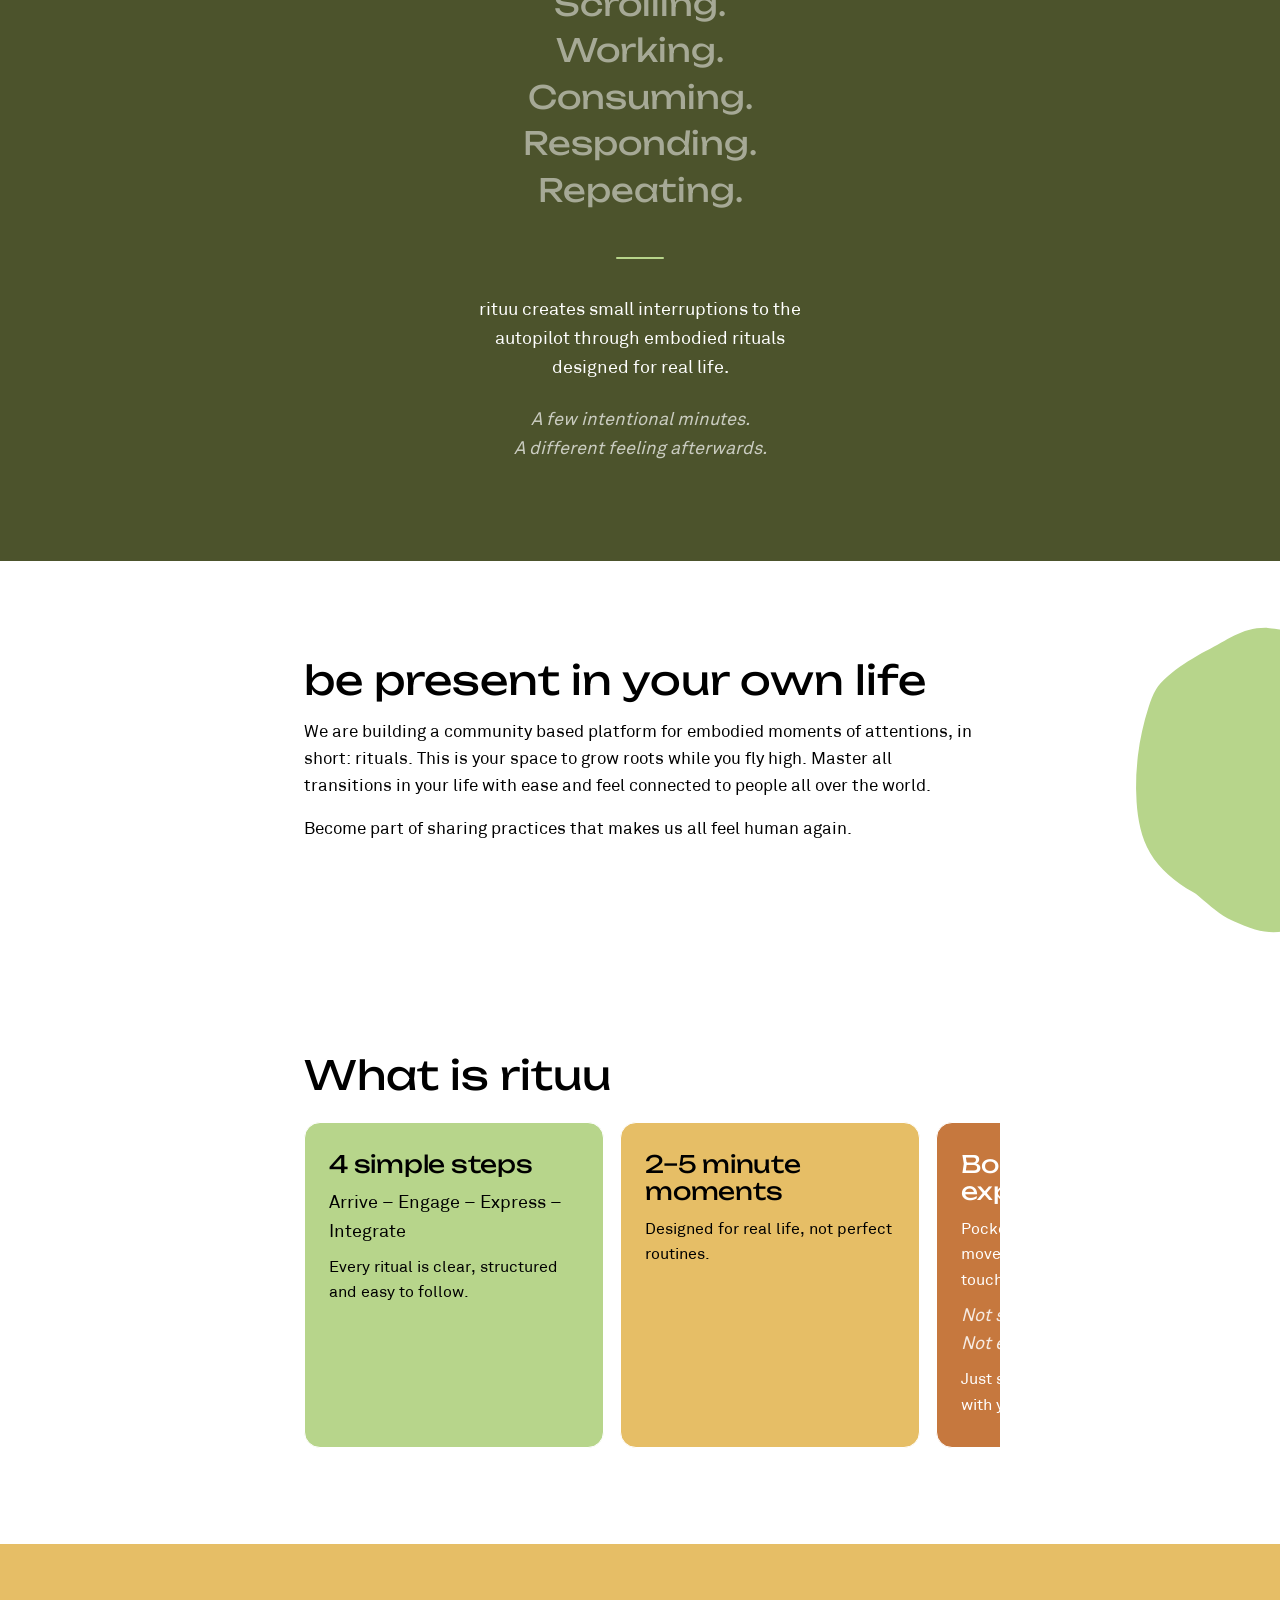
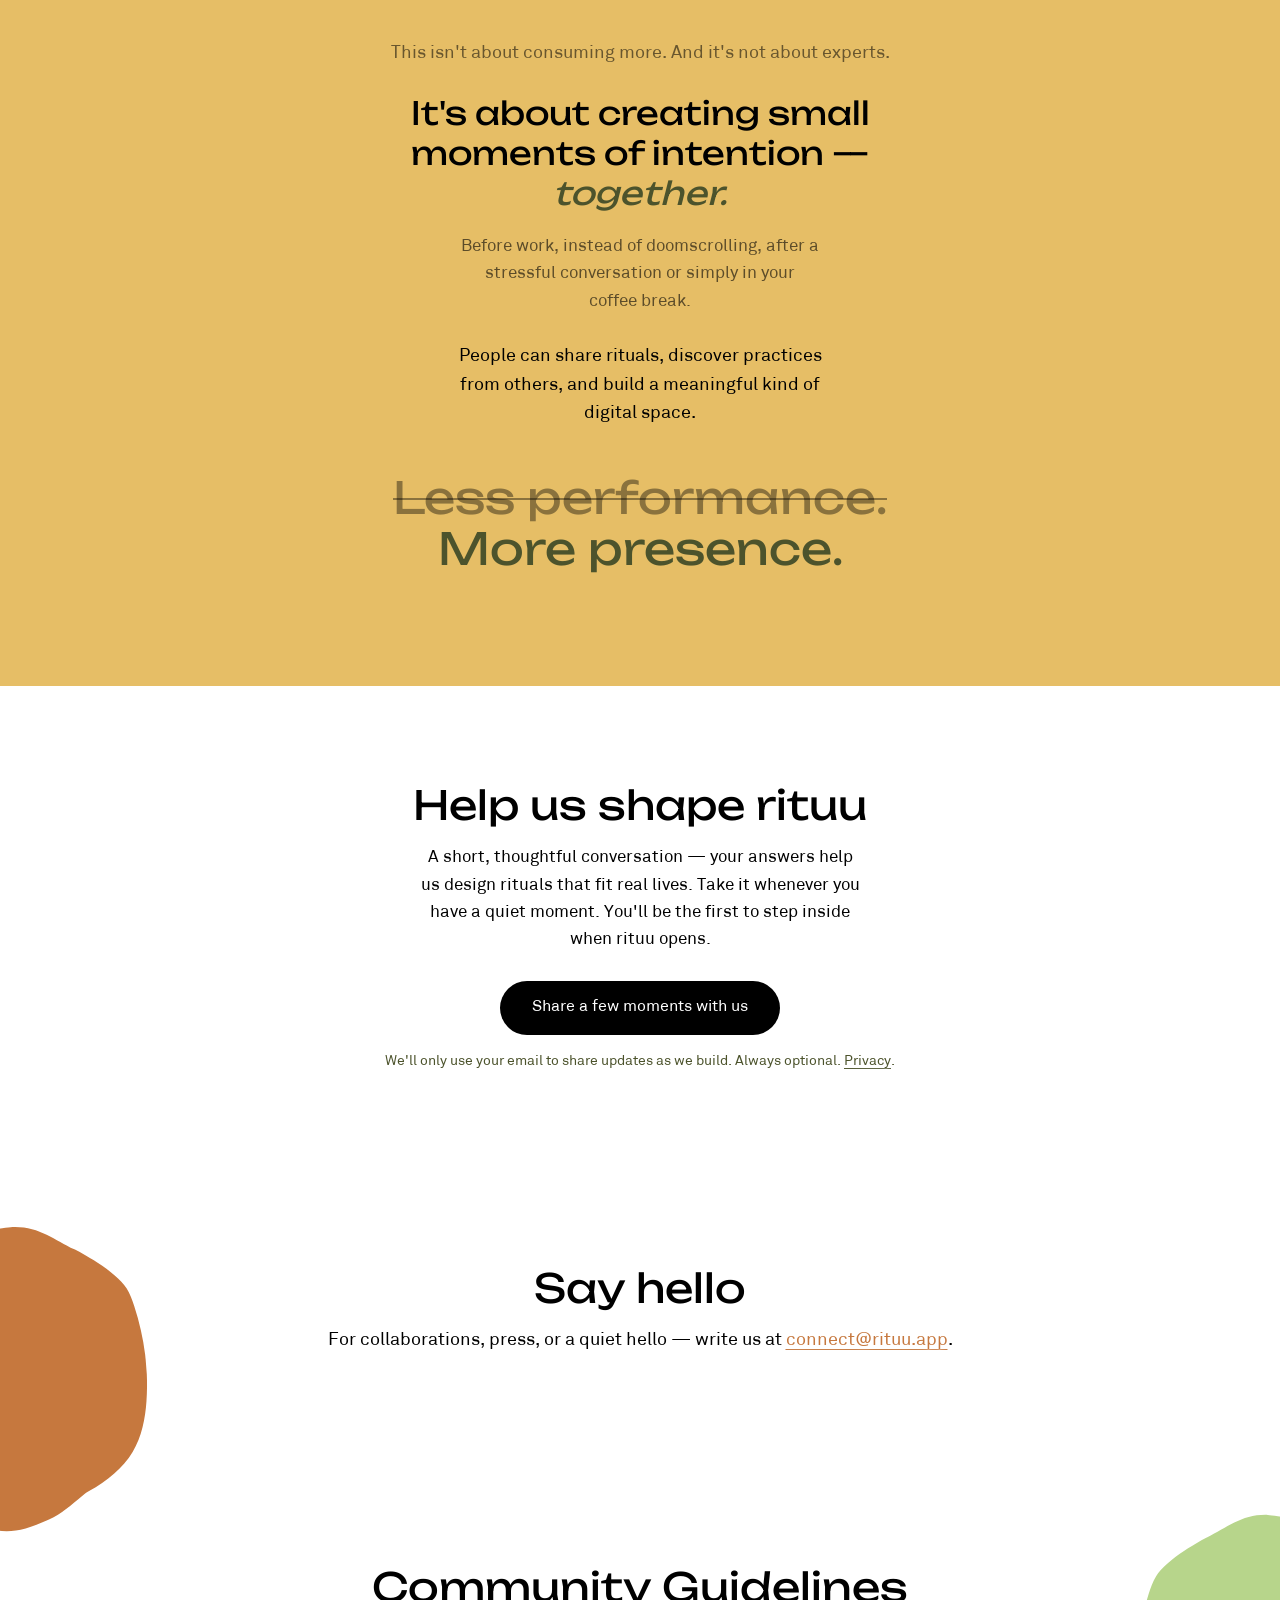
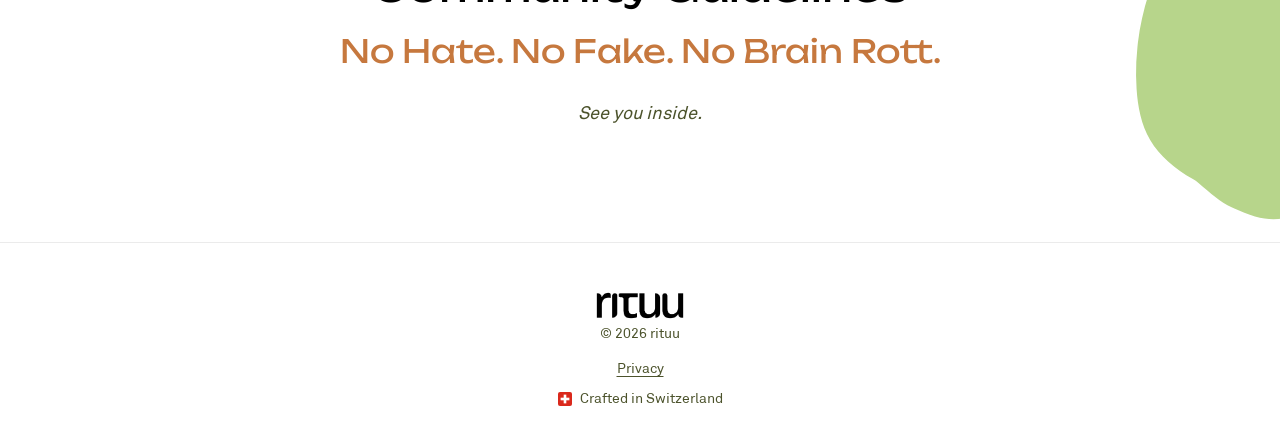
==== commit af1726a3: "button update change" ====
--- a/index.html
+++ b/index.html
@@ -49,6 +49,16 @@
   <link rel="stylesheet" href="https://fonts.googleapis.com/css2?family=Unbounded:wght@300..900&display=swap">
 
   <link rel="stylesheet" href="styles.css">
+
+  <!-- Google tag (gtag.js) -->
+  <script async src="https://www.googletagmanager.com/gtag/js?id=G-H9V5ZC2HZX"></script>
+  <script>
+    window.dataLayer = window.dataLayer || [];
+    function gtag(){dataLayer.push(arguments);}
+    gtag('js', new Date());
+
+    gtag('config', 'G-H9V5ZC2HZX');
+  </script>
 </head>
 <body>
   <header class="hero" id="hero">
@@ -71,7 +81,7 @@
       <div class="container cta">
         <h2 id="early-cta-h" class="reveal">Four Steps to reconnect with yourself</h2>
         <p class="cta__sub reveal">Rituals for movement, intention, presence and shared human moments</p>
-        <a class="btn btn--primary reveal"  href="https://app.formbricks.com/s/cmppcyhiz9tw4xx01ex6nusjm" target="_blank" rel="noopener">Be the first to join</a>
+        <a class="btn btn--primary reveal"  href="https://app.formbricks.com/s/cmppcyhiz9tw4xx01ex6nusjm" target="_blank" rel="noopener">Shape the experience with us</a>
         <p class="cta__note reveal">No endless content. No pressure to perform.</p>
       </div>
     </section>
